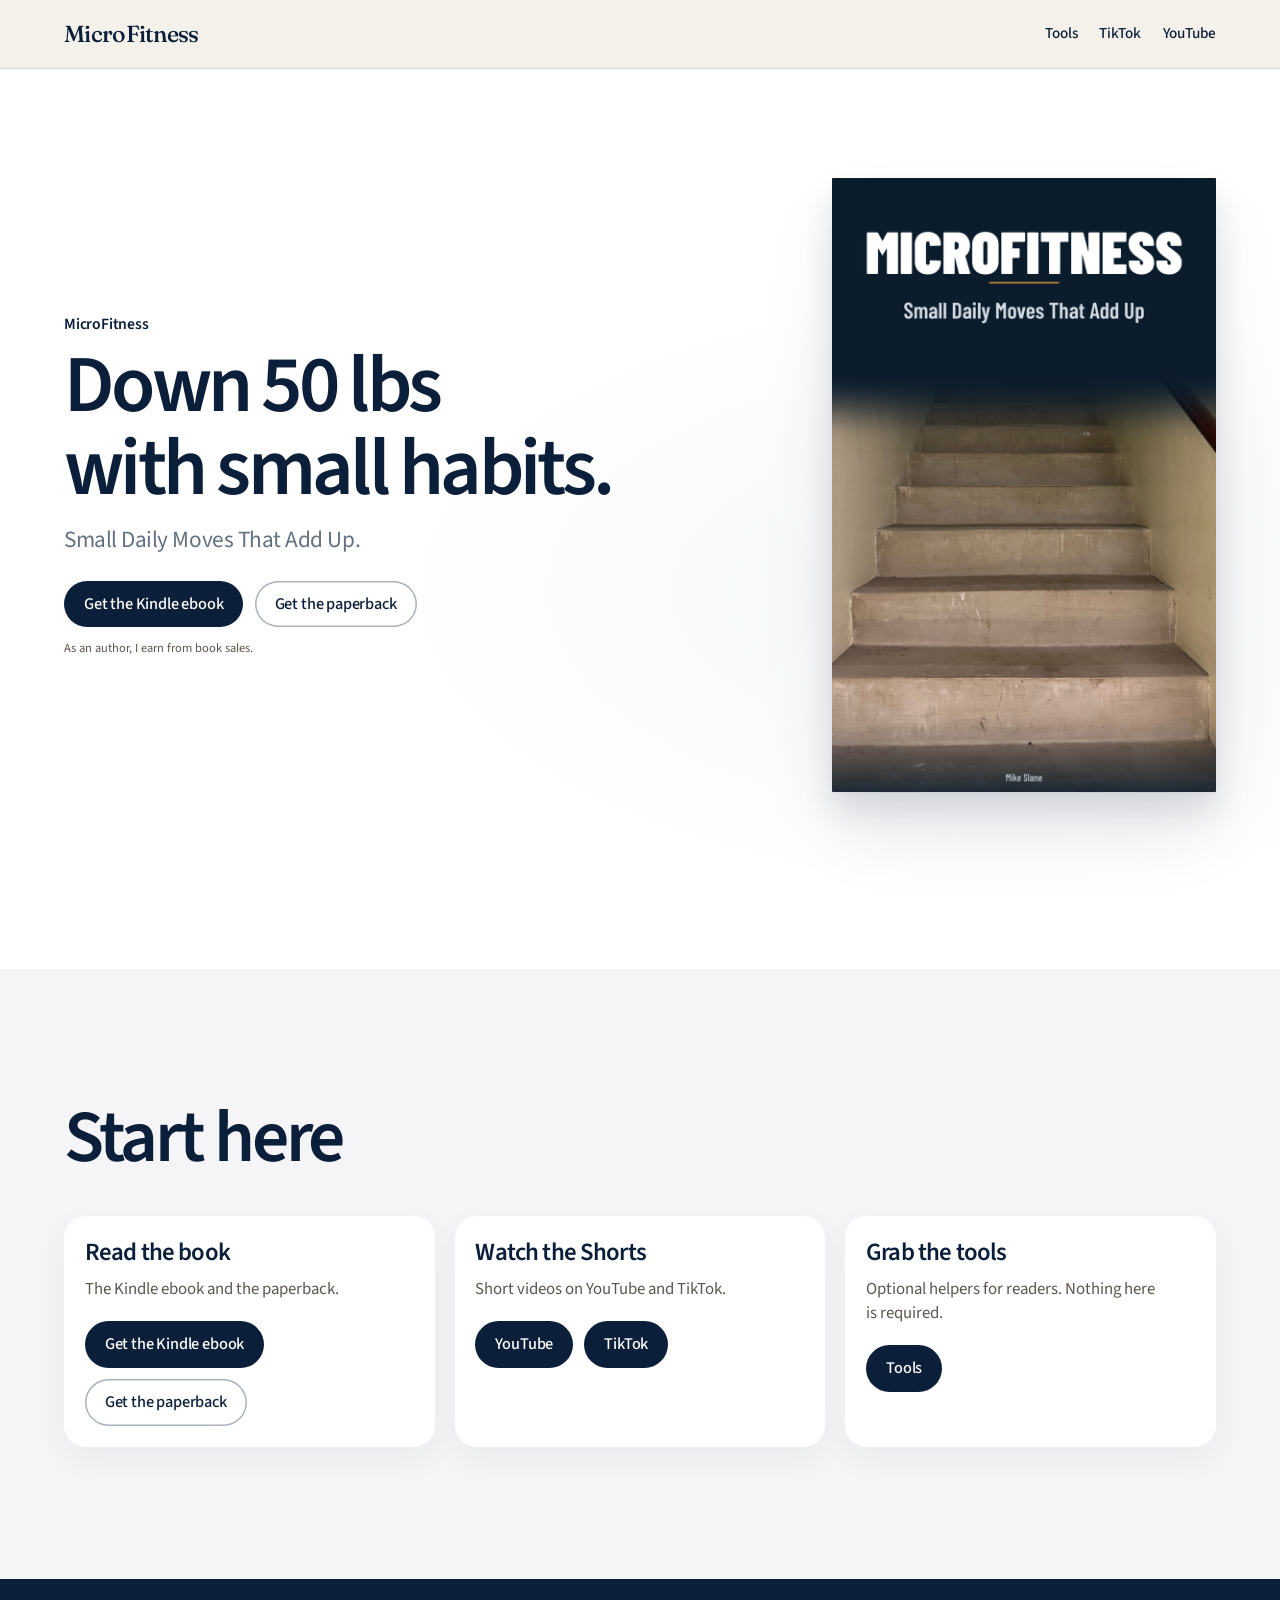
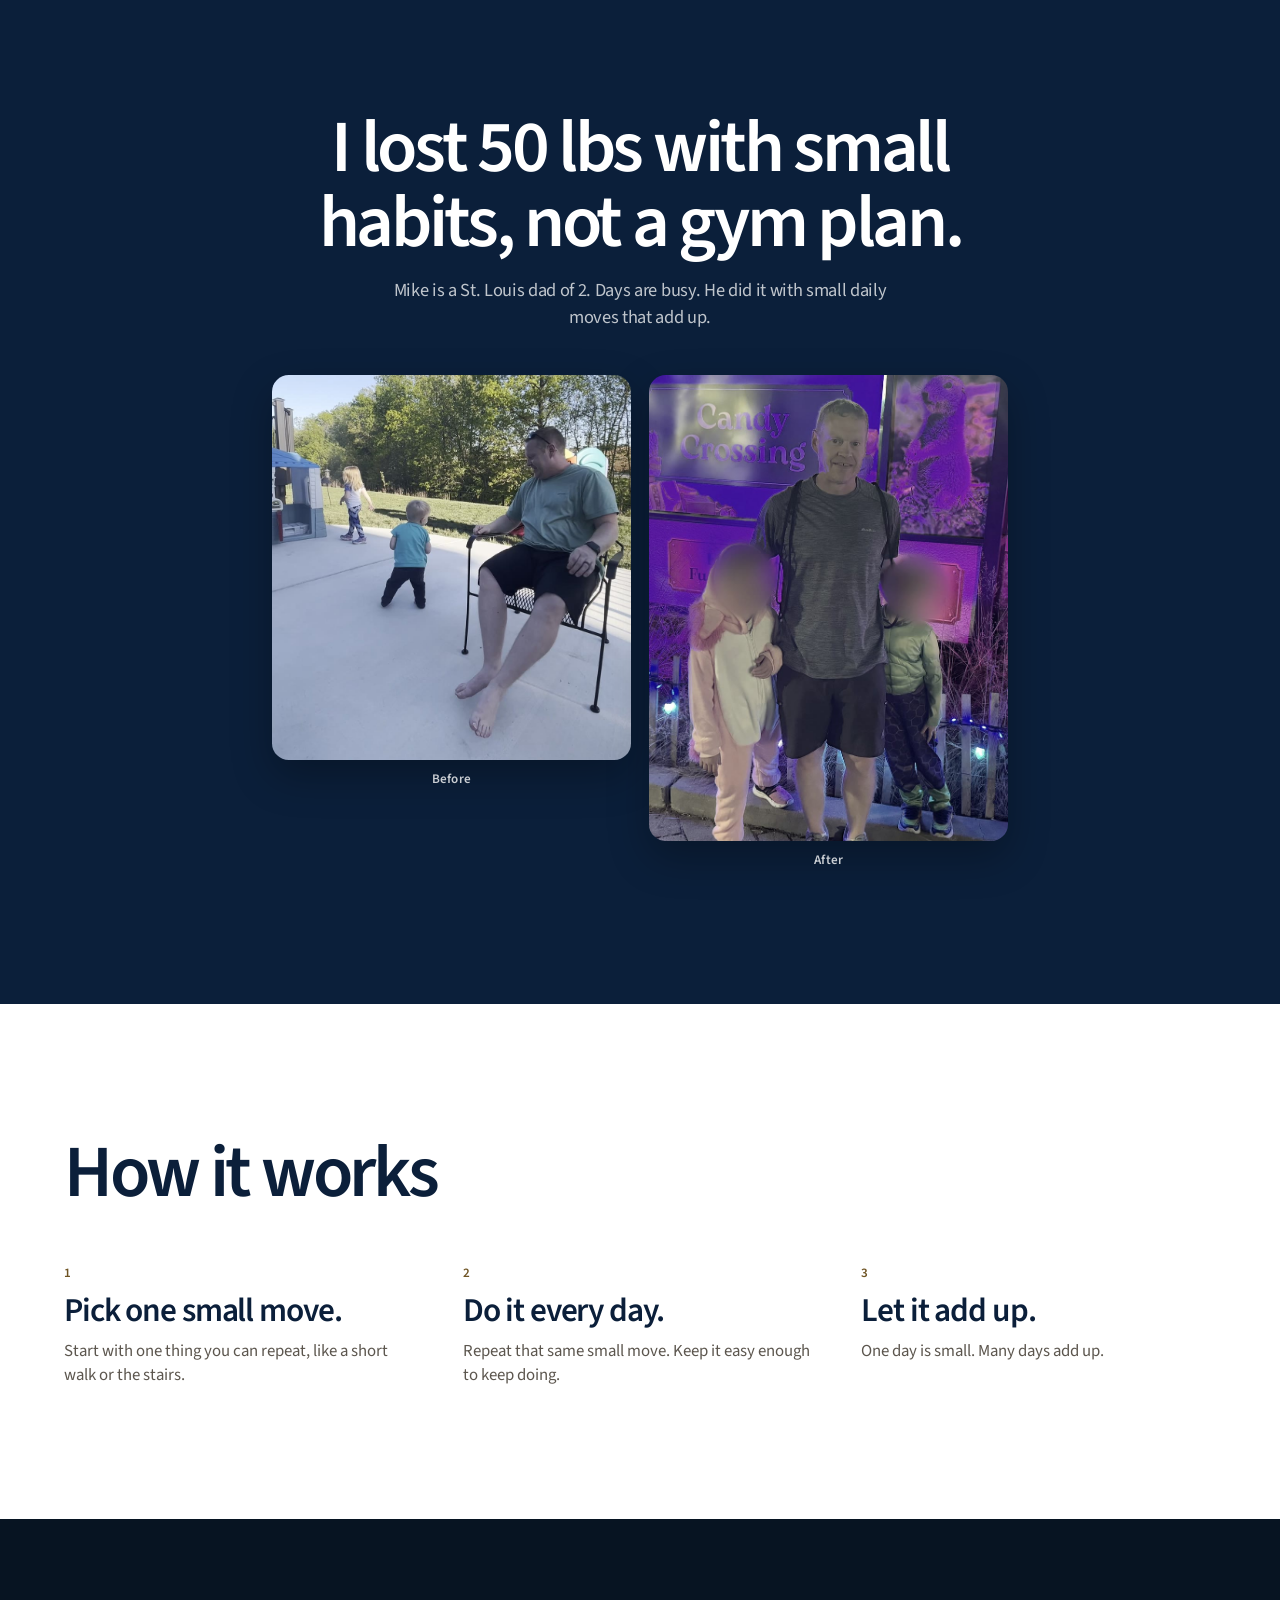
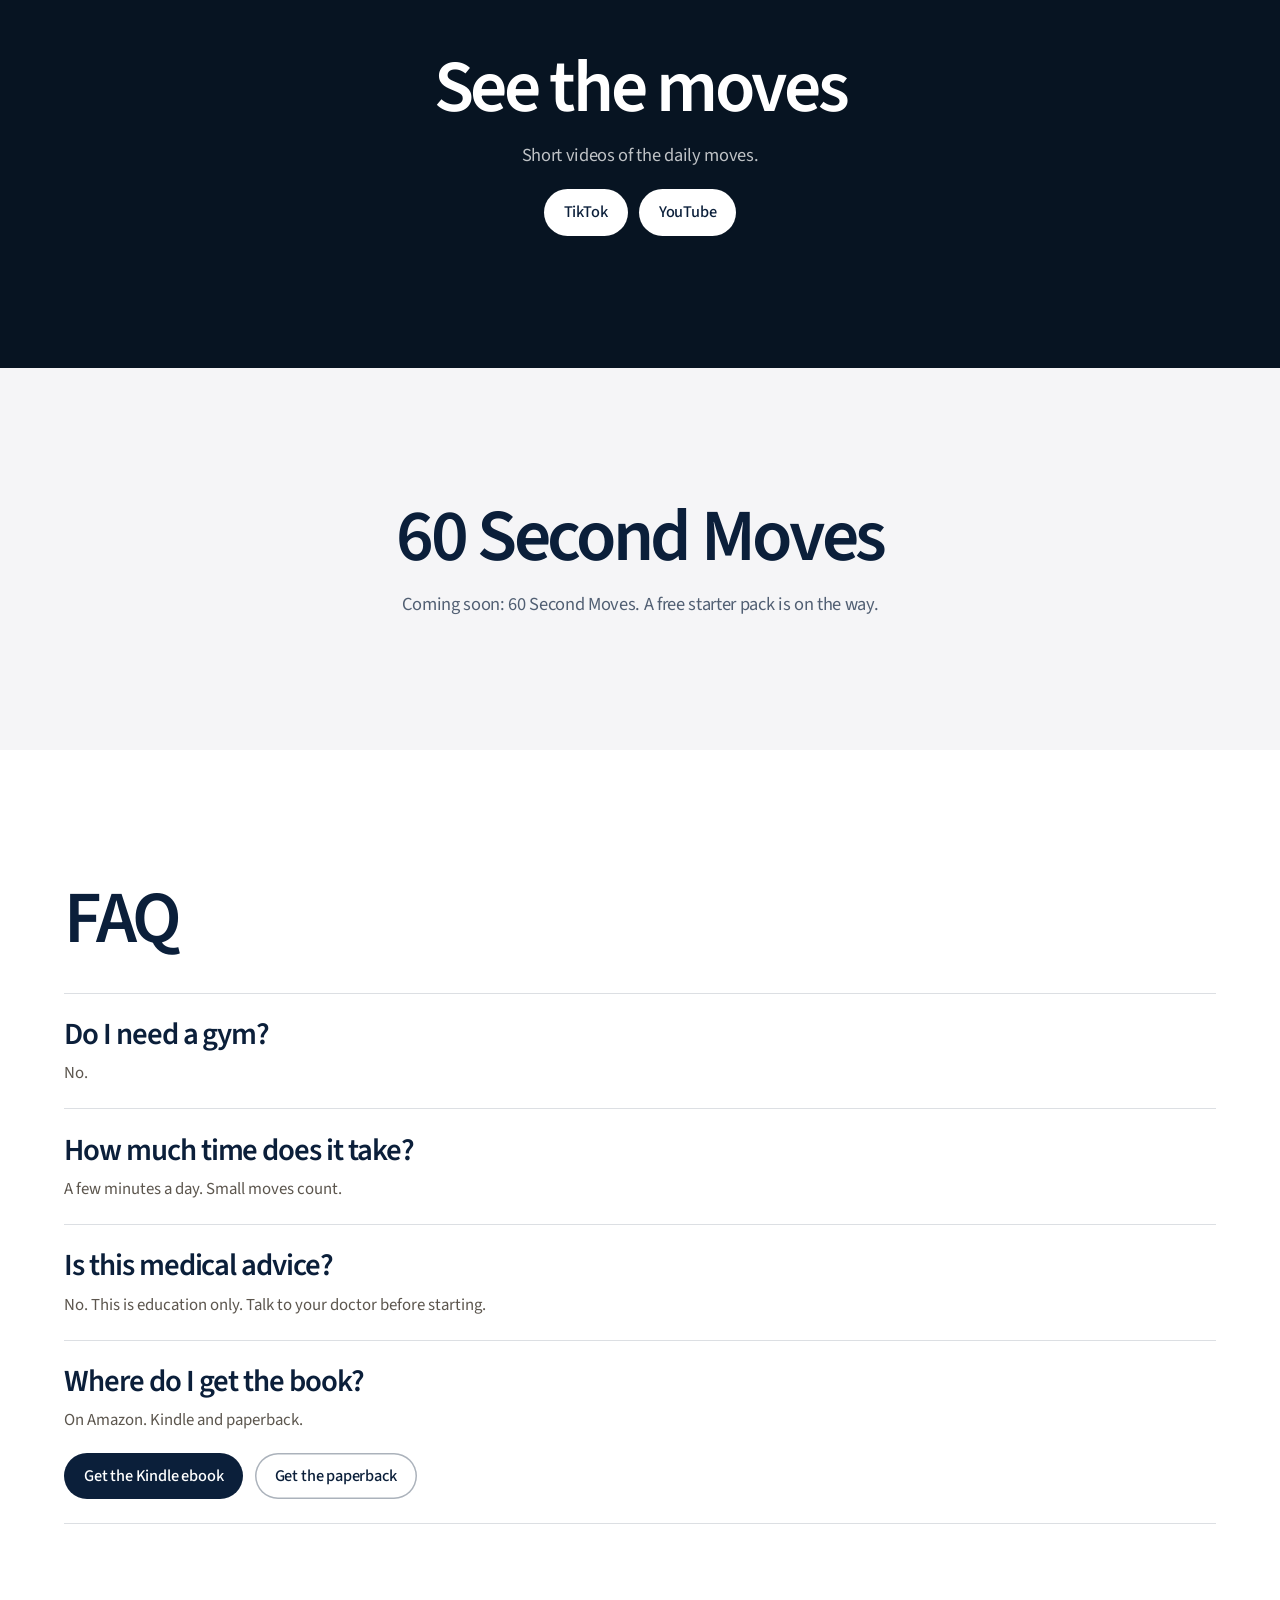
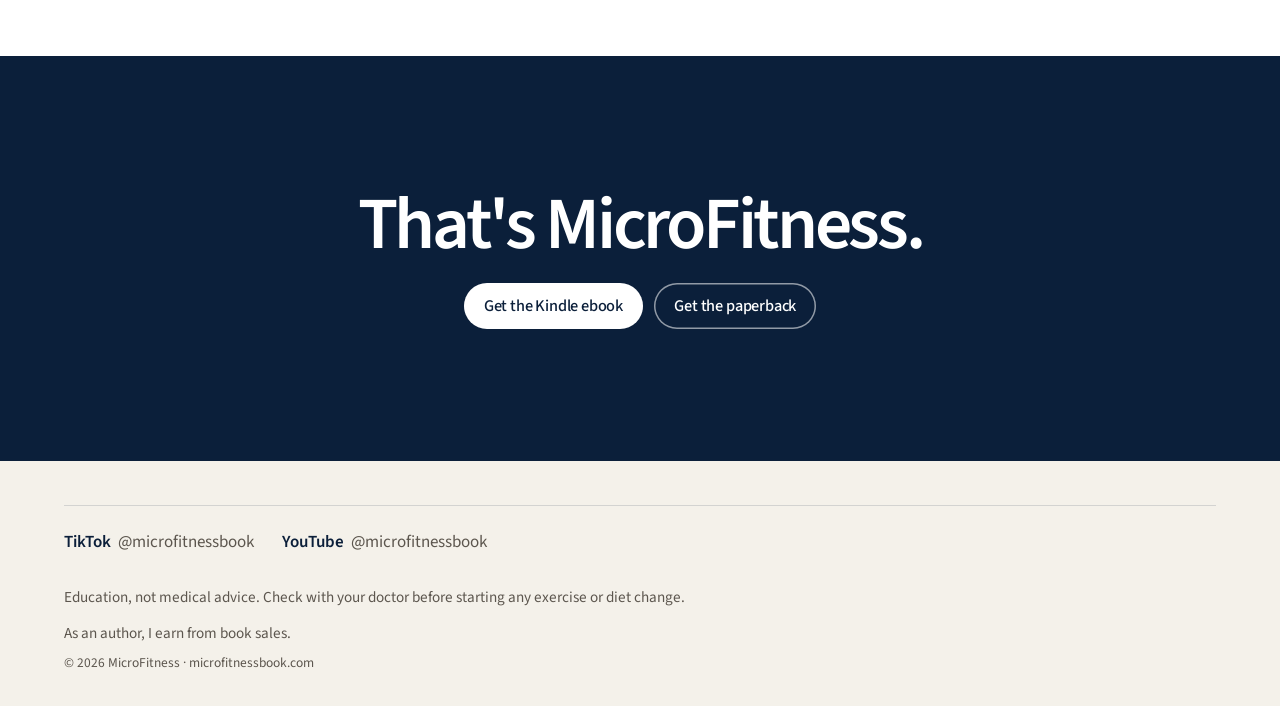
==== index.html @ 7772ddef "Add Mike's photos and the longer homepage. The story section shows the before and after photos. New " ====
<!DOCTYPE html>
<html lang="en">
<head>
  <meta charset="utf-8" />
  <meta name="viewport" content="width=device-width, initial-scale=1" />
  <title>MicroFitness: Small Daily Moves That Add Up</title>
  <meta name="description" content="MicroFitness: small daily moves that add up. Education, not medical advice." />
  <link rel="canonical" href="https://microfitnessbook.com/" />
  <meta name="theme-color" content="#0b1f3a" />
  <meta property="og:title" content="MicroFitness: Small Daily Moves That Add Up" />
  <meta property="og:description" content="MicroFitness: small daily moves that add up. Education, not medical advice." />
  <meta property="og:url" content="https://microfitnessbook.com/" />
  <meta property="og:type" content="website" />
  <meta property="og:image" content="https://microfitnessbook.com/assets/cover.jpg" />
  <meta property="og:image:width" content="800" />
  <meta property="og:image:height" content="1280" />
  <meta property="og:image:alt" content="MicroFitness book cover: Small Daily Moves That Add Up" />
  <link rel="icon" href="/favicon.svg" type="image/svg+xml" />
  <link rel="preload" as="image" href="/assets/cover.jpg" />
  <link rel="preconnect" href="https://fonts.googleapis.com" />
  <link rel="preconnect" href="https://fonts.gstatic.com" crossorigin />
  <link href="https://fonts.googleapis.com/css2?family=Fraunces:ital,opsz,wght@0,9..144,500;0,9..144,600;1,9..144,500&family=Source+Sans+3:wght@400;500;600&family=Source+Serif+4:opsz,wght@8..60,400;8..60,500&display=swap" rel="stylesheet" />
  <link rel="stylesheet" href="/styles.css" />
</head>
<body>
  <a class="skip" href="#main">Skip to content</a>

  <header class="site-header">
    <div class="shell header-inner">
      <a class="wordmark" href="/" aria-current="page">MicroFitness</a>
      <nav class="site-nav" aria-label="Primary">
        <a href="/tools">Tools</a>
        <a href="https://www.tiktok.com/@microfitnessbook" target="_blank" rel="noopener noreferrer">TikTok</a>
        <a href="https://www.youtube.com/@microfitnessbook" target="_blank" rel="noopener noreferrer">YouTube</a>
      </nav>
    </div>
  </header>

  <main id="main">
    <section class="hero" aria-labelledby="site-title">
      <div class="shell hero-grid">
        <div class="hero-copy">
          <p class="hero-eyebrow">MicroFitness</p>
          <h1 id="site-title">Down 50 lbs<br>with small habits.</h1>
          <p class="hero-sub">Small Daily Moves That Add Up.</p>
          <div class="buy">
            <a class="buy-btn" data-buy="kindle" href="https://www.amazon.com/dp/B0HN61S3MC" target="_blank" rel="noopener">Get the Kindle ebook</a>
            <a class="buy-btn secondary" data-buy="paperback" href="https://www.amazon.com/dp/B0HNRCV22M" target="_blank" rel="noopener">Get the paperback</a>
          </div>
          <p class="hero-disclosure">As an author, I earn from book sales.</p>
        </div>
        <div class="hero-visual">
          <div class="hero-stage">
            <figure class="cover-wrap">
              <img
                class="cover"
                src="/assets/cover.jpg"
                width="800"
                height="1280"
                alt="MicroFitness book cover: Small Daily Moves That Add Up"
                decoding="async"
                fetchpriority="high"
              />
            </figure>
          </div>
        </div>
      </div>
    </section>
    <script>
      (function () {
        var stage = document.querySelector(".hero-stage");
        var copy = document.querySelector(".hero-copy");
        if (!stage || !("IntersectionObserver" in window)) return;
        if (window.matchMedia("(prefers-reduced-motion: reduce)").matches) return;
        var hero = stage.closest(".hero");
        if (!hero) return;
        var ticks = [];
        for (var i = 0; i <= 32; i++) ticks.push(i / 32);
        var observer = new IntersectionObserver(function (entries) {
          var entry = entries[0];
          if (!entry) return;
          var rect = entry.boundingClientRect;
          var progress = Math.min(1, Math.max(0, -rect.top / (rect.height || 1)));
          var shift = (progress * 32).toFixed(2) + "px";
          stage.style.setProperty("--hero-shift", shift);
          stage.style.setProperty("--hero-fade", (1 - progress * 0.16).toFixed(3));
          if (copy) copy.style.setProperty("--hero-shift", (progress * 14).toFixed(2) + "px");
        }, { threshold: ticks });
        observer.observe(hero);
      })();
    </script>

    <section class="chapter start reveal" aria-labelledby="start-heading">
      <div class="shell">
        <h2 id="start-heading">Start here</h2>
        <div class="start-grid">
          <article class="tile">
            <h3>Read the book</h3>
            <p>The Kindle ebook and the paperback.</p>
            <div class="buy">
              <a class="buy-btn" data-buy="kindle" href="https://www.amazon.com/dp/B0HN61S3MC" target="_blank" rel="noopener">Get the Kindle ebook</a>
              <a class="buy-btn secondary" data-buy="paperback" href="https://www.amazon.com/dp/B0HNRCV22M" target="_blank" rel="noopener">Get the paperback</a>
            </div>
          </article>
          <article class="tile">
            <h3>Watch the Shorts</h3>
            <p>Short videos on YouTube and TikTok.</p>
            <div class="actions">
              <a class="follow-btn" href="/youtube/">YouTube</a>
              <a class="follow-btn" href="/tiktok/">TikTok</a>
            </div>
          </article>
          <article class="tile">
            <h3>Grab the tools</h3>
            <p>Optional helpers for readers. Nothing here is required.</p>
            <div class="actions">
              <a class="follow-btn" href="/tools/">Tools</a>
            </div>
          </article>
        </div>
      </div>
    </section>

    <section class="chapter story on-dark center reveal" aria-labelledby="story-heading">
      <div class="shell">
        <h2 id="story-heading">I lost 50 lbs with small habits, not a gym plan.</h2>
        <p class="chapter-copy">Mike is a St. Louis dad of 2. Days are busy. He did it with small daily moves that add up.</p>
        <div class="pair">
          <figure>
            <img src="/assets/mike-before.jpg" width="931" height="1000" alt="Mike before losing 50 lbs" loading="lazy" decoding="async">
            <figcaption>Before</figcaption>
          </figure>
          <figure>
            <img src="/assets/mike-after.jpg" width="769" height="1000" alt="Mike after losing 50 lbs" loading="lazy" decoding="async">
            <figcaption>After</figcaption>
          </figure>
        </div>
      </div>
    </section>

    <section class="chapter how reveal" aria-labelledby="how-heading">
      <div class="shell">
        <h2 id="how-heading">How it works</h2>
        <ol class="steps">
          <li>
            <h3>Pick one small move.</h3>
            <p>Start with one thing you can repeat, like a short walk or the stairs.</p>
          </li>
          <li>
            <h3>Do it every day.</h3>
            <p>Repeat that same small move. Keep it easy enough to keep doing.</p>
          </li>
          <li>
            <h3>Let it add up.</h3>
            <p>One day is small. Many days add up.</p>
          </li>
        </ol>
      </div>
    </section>

    <section class="chapter watch on-dark center reveal" aria-labelledby="watch-heading">
      <div class="shell">
        <h2 id="watch-heading">See the moves</h2>
        <p class="chapter-copy">Short videos of the daily moves.</p>
        <div class="actions">
          <a class="follow-btn" href="https://www.tiktok.com/@microfitnessbook?utm_source=site" target="_blank" rel="noopener">TikTok</a>
          <a class="follow-btn" href="https://www.youtube.com/@microfitnessbook?utm_source=site" target="_blank" rel="noopener">YouTube</a>
        </div>
      </div>
    </section>

    <section class="chapter soon center reveal" aria-labelledby="soon-heading">
      <div class="shell">
        <h2 id="soon-heading">60 Second Moves</h2>
        <p class="chapter-copy">Coming soon: 60 Second Moves. A free starter pack is on the way.</p>
      </div>
    </section>

    <section class="chapter faq reveal" aria-labelledby="faq-heading">
      <div class="shell">
        <h2 id="faq-heading">FAQ</h2>
        <div class="faq-list">
          <div class="faq-item">
            <h3>Do I need a gym?</h3>
            <p>No.</p>
          </div>
          <div class="faq-item">
            <h3>How much time does it take?</h3>
            <p>A few minutes a day. Small moves count.</p>
          </div>
          <div class="faq-item">
            <h3>Is this medical advice?</h3>
            <p>No. This is education only. Talk to your doctor before starting.</p>
          </div>
          <div class="faq-item">
            <h3>Where do I get the book?</h3>
            <p>On Amazon. Kindle and paperback.</p>
            <div class="buy">
              <a class="buy-btn" data-buy="kindle" href="https://www.amazon.com/dp/B0HN61S3MC" target="_blank" rel="noopener">Get the Kindle ebook</a>
              <a class="buy-btn secondary" data-buy="paperback" href="https://www.amazon.com/dp/B0HNRCV22M" target="_blank" rel="noopener">Get the paperback</a>
            </div>
          </div>
        </div>
      </div>
    </section>

    <section class="chapter close on-dark center reveal" aria-labelledby="close-heading">
      <div class="shell">
        <h2 id="close-heading">That's MicroFitness.</h2>
        <div class="buy">
          <a class="buy-btn" data-buy="kindle" href="https://www.amazon.com/dp/B0HN61S3MC" target="_blank" rel="noopener">Get the Kindle ebook</a>
          <a class="buy-btn secondary" data-buy="paperback" href="https://www.amazon.com/dp/B0HNRCV22M" target="_blank" rel="noopener">Get the paperback</a>
        </div>
      </div>
    </section>
  </main>

  <footer class="site-footer">
    <div class="shell">
      <hr class="footer-rule" />
      <nav class="footer-nav" aria-label="Social">
        <a href="https://www.tiktok.com/@microfitnessbook" target="_blank" rel="noopener noreferrer">TikTok <span class="handle">@microfitnessbook</span></a>
        <a href="https://www.youtube.com/@microfitnessbook" target="_blank" rel="noopener noreferrer">YouTube <span class="handle">@microfitnessbook</span></a>
      </nav>
      <p class="legal">Education, not medical advice. Check with your doctor before starting any exercise or diet change.</p>
      <p class="legal">As an author, I earn from book sales.</p>
      <p class="colophon">© <span id="y">2026</span> MicroFitness · microfitnessbook.com</p>
    </div>
  </footer>

  <script>
    (function () {
      var known = { tiktok: true, youtube: true };
      var formats = { kindle: true, paperback: true };
      var src = "direct";
      try {
        var utm = (new URLSearchParams(location.search).get("utm_source") || "").trim().toLowerCase();
        if (known[utm]) sessionStorage.setItem("mf_src", utm);
        var saved = sessionStorage.getItem("mf_src");
        if (known[saved]) src = saved;
      } catch (e) {}
      var links = document.querySelectorAll("a.buy-btn[data-buy]");
      for (var i = 0; i < links.length; i++) {
        var format = links[i].getAttribute("data-buy");
        if (!formats[format]) continue;
        links[i].href = "/buy/" + format + "/" + src + "/";
        links[i].target = "_blank";
        links[i].rel = "noopener";
      }
    })();
  </script>
  <script>
    (function () {
      var nodes = document.querySelectorAll(".reveal");
      if (!nodes.length || !("IntersectionObserver" in window)) return;
      if (window.matchMedia("(prefers-reduced-motion: reduce)").matches) return;
      for (var i = 0; i < nodes.length; i++) nodes[i].classList.add("reveal-pending");
      var io = new IntersectionObserver(function (entries) {
        for (var j = 0; j < entries.length; j++) {
          if (!entries[j].isIntersecting) continue;
          entries[j].target.classList.add("is-in");
          io.unobserve(entries[j].target);
        }
      }, { threshold: 0.08 });
      for (var k = 0; k < nodes.length; k++) io.observe(nodes[k]);
    })();
  </script>
  <script>
    document.getElementById("y").textContent = String(new Date().getFullYear());
  </script>
</body>
</html>
---- styles.css ----
:root {
  --navy: #0b1f3a;
  --navy-deep: #071422;
  --cream: #f4f1ea;
  --paper: #fbf9f4;
  --ink: #1a1814;
  --muted: #5c564e;
  --accent: #c4a35a;
  --accent-deep: #6f5424;
  --line: rgba(11, 31, 58, 0.14);
  --line-strong: rgba(11, 31, 58, 0.28);
  --measure: 38rem;
  --page: 72rem;
  --display: "Fraunces", "Iowan Old Style", Palatino, "Palatino Linotype", Georgia, serif;
  --text: "Source Serif 4", "Iowan Old Style", Palatino, Georgia, serif;
  --ui: "Source Sans 3", system-ui, -apple-system, "Segoe UI", sans-serif;
  --hero-sans: "Source Sans 3", -apple-system, BlinkMacSystemFont, system-ui, sans-serif;
  --shadow: 0 18px 40px rgba(7, 20, 34, 0.28);
}

* { box-sizing: border-box; }

html { scroll-behavior: smooth; }

body {
  margin: 0;
  min-height: 100vh;
  display: flex;
  flex-direction: column;
  background:
    radial-gradient(900px 420px at 100% -10%, rgba(196, 163, 90, 0.08), transparent 50%),
    var(--cream);
  color: var(--ink);
  font-family: var(--text);
  font-size: 1.0625rem;
  line-height: 1.65;
  text-rendering: optimizeLegibility;
}

img { max-width: 100%; }

p { text-wrap: pretty; }

h1, h2 { text-wrap: balance; }

a { color: inherit; }

:focus-visible {
  outline: 2px solid var(--accent-deep);
  outline-offset: 3px;
}

::selection {
  background: #e7d7a8;
  color: var(--navy);
}

.skip {
  position: absolute;
  left: 1rem;
  top: -3.5rem;
  z-index: 20;
  background: var(--navy);
  color: var(--cream);
  font-family: var(--ui);
  padding: 0.55rem 0.8rem;
  text-decoration: none;
}

.skip:focus { top: 0.6rem; }

.shell {
  width: min(var(--page), calc(100% - 2.5rem));
  margin-inline: auto;
}

.site-header {
  position: sticky;
  top: 0;
  z-index: 10;
  background: rgba(244, 241, 234, 0.92);
  backdrop-filter: blur(12px);
  border-bottom: 1px solid var(--line);
}

.header-inner {
  display: flex;
  flex-direction: column;
  align-items: flex-start;
  gap: 0.15rem;
  padding: 0.7rem 0 0.35rem;
}

.wordmark {
  font-family: var(--display);
  font-size: 1.45rem;
  font-weight: 500;
  letter-spacing: -0.03em;
  color: var(--navy);
  text-decoration: none;
  line-height: 1.1;
}

.site-nav {
  display: flex;
  flex-wrap: wrap;
  gap: 0.15rem 1.1rem;
  width: 100%;
}

.site-nav a {
  display: inline-flex;
  align-items: center;
  min-height: 44px;
  font-family: var(--ui);
  font-size: 0.95rem;
  font-weight: 500;
  color: var(--navy);
  text-decoration: none;
}

.site-nav a[aria-current="page"] {
  box-shadow: inset 0 -2px 0 var(--accent-deep);
}

.site-nav a:hover {
  text-decoration: underline;
  text-underline-offset: 0.22em;
}

.hero {
  min-height: 100vh;
  min-height: 100svh;
  display: flex;
  align-items: flex-start;
  background:
    radial-gradient(ellipse 70% 50% at 78% 58%, rgba(11, 31, 58, 0.045), transparent 68%),
    #fff;
  color: var(--navy);
}

.hero-grid {
  display: grid;
  align-items: center;
  gap: 1.85rem;
  padding: 1.6rem 0 1.75rem;
}

.hero-copy {
  transform: translate3d(0, calc(var(--hero-shift, 0px) * -1), 0);
}

.hero-eyebrow {
  margin: 0;
  font-family: var(--hero-sans);
  font-size: 0.98rem;
  font-weight: 600;
  letter-spacing: -0.012em;
  color: var(--navy);
}

.hero h1 {
  margin: 0.45rem 0 0;
  font-family: var(--hero-sans);
  font-weight: 600;
  font-size: clamp(2.2rem, 7.6vw, 3.5rem);
  line-height: 1.02;
  letter-spacing: -0.046em;
  text-wrap: wrap;
  color: var(--navy);
}

.hero-sub {
  margin: 0.85rem 0 0;
  max-width: 22rem;
  font-family: var(--hero-sans);
  font-size: 1.18rem;
  font-weight: 400;
  line-height: 1.35;
  letter-spacing: -0.02em;
  color: rgba(11, 31, 58, 0.64);
}

.hero-disclosure {
  margin: 0.8rem 0 0;
  font-family: var(--ui);
  font-size: 0.78rem;
  line-height: 1.4;
  color: var(--muted);
}

.hero-visual { display: flex; justify-content: center; }

@media (max-width: 879px) {
  .hero-copy { text-align: center; }
  .hero-sub { margin-inline: auto; }
}

.hero-stage {
  --hero-shift: 0px;
  --hero-fade: 1;
  position: relative;
  transform: translate3d(0, calc(var(--hero-shift) * -1), 0);
  opacity: var(--hero-fade);
}

.cover-wrap {
  position: relative;
  z-index: 1;
  width: min(204px, 58vw);
  margin: 0;
  animation: hero-float 7s ease-in-out infinite;
}

.cover {
  display: block;
  width: 100%;
  height: auto;
  aspect-ratio: 800 / 1280;
  object-fit: contain;
  border-radius: 1px;
  box-shadow:
    0 1px 2px rgba(11, 31, 58, 0.05),
    0 18px 36px rgba(11, 31, 58, 0.12),
    0 42px 72px rgba(11, 31, 58, 0.08);
}

@keyframes hero-rise {
  from { opacity: 0; transform: translate3d(0, 20px, 0); }
  to { opacity: 1; transform: none; }
}

@keyframes hero-float {
  0%, 100% { transform: translate3d(0, 0, 0); }
  50% { transform: translate3d(0, -9px, 0); }
}

.hero-copy .hero-eyebrow,
.hero-copy h1,
.hero-copy .hero-sub,
.hero-copy .buy,
.hero-copy .hero-disclosure,
.hero-visual {
  animation: hero-rise 0.95s cubic-bezier(0.16, 1, 0.3, 1) both;
}

.hero-copy h1 { animation-delay: 0.06s; }
.hero-copy .hero-sub { animation-delay: 0.12s; }
.hero-copy .buy { animation-delay: 0.18s; }
.hero-copy .hero-disclosure { animation-delay: 0.24s; }
.hero-visual { animation-delay: 0.1s; }

.kicker {
  margin: 0;
  font-family: var(--ui);
  font-size: 0.78rem;
  font-weight: 600;
  letter-spacing: 0.16em;
  text-transform: uppercase;
  color: var(--navy);
}

.rule {
  width: 3rem;
  height: 2px;
  margin: 1.5rem 0 0;
  border: 0;
  background: var(--accent);
}

.lede {
  margin: 1.35rem 0 0;
  max-width: 28rem;
  font-size: 1.15rem;
  line-height: 1.55;
  color: rgba(247, 243, 234, 0.86);
}

.band { padding: clamp(3.25rem, 7vw, 5.75rem) 0 0; }

.what-grid {
  display: grid;
  gap: 0.85rem;
}

.what-grid h2,
.readers h2,
.page-intro h1,
.category h2 {
  margin: 0;
  font-family: var(--display);
  font-weight: 500;
  color: var(--navy);
  letter-spacing: -0.03em;
}

.what-grid h2,
.readers h2 {
  font-size: clamp(2rem, 4vw, 2.75rem);
  line-height: 1.05;
}

.what-copy p {
  margin: 0;
  max-width: var(--measure);
  font-size: 1.25rem;
  line-height: 1.6;
}

.disclaimer,
.what-copy p.disclaimer {
  margin: 1.15rem 0 0;
  padding-top: 0.9rem;
  border-top: 1px solid var(--line);
  max-width: var(--measure);
  font-family: var(--ui);
  font-size: 0.98rem;
  line-height: 1.5;
  color: var(--muted);
}

.triad {
  list-style: none;
  margin: 2.25rem 0 0;
  padding: 0;
  border-top: 1px solid var(--line-strong);
}

.triad li {
  padding: 1.15rem 0;
  border-bottom: 1px solid var(--line);
  font-family: var(--display);
  font-size: clamp(1.55rem, 3vw, 2.15rem);
  font-weight: 500;
  line-height: 1.2;
  letter-spacing: -0.02em;
  color: var(--navy);
}

.readers {
  display: grid;
  gap: 0.85rem;
  margin-top: clamp(2.75rem, 6vw, 4.5rem);
  padding: 1.75rem 0 0.5rem;
  border-top: 1px solid var(--line);
}

.readers p {
  margin: 0.55rem 0 0;
  max-width: 36rem;
  color: var(--muted);
  font-size: 1.08rem;
}

.quiet-link {
  justify-self: start;
  display: inline-flex;
  align-items: center;
  min-height: 44px;
  font-family: var(--ui);
  font-size: 1.02rem;
  font-weight: 600;
  color: var(--navy);
  text-underline-offset: 0.22em;
}

.quiet-link:hover { color: var(--accent-deep); }

.page-intro { padding: clamp(2.75rem, 6vw, 4.75rem) 0 0.5rem; }

.page-intro h1 {
  margin-top: 0.65rem;
  font-size: clamp(3.1rem, 10vw, 5.4rem);
  line-height: 0.92;
}

.page-intro .lede {
  margin-top: 1.2rem;
  color: var(--ink);
  font-size: 1.22rem;
}

.catalog {
  display: grid;
  gap: 2.75rem;
  padding: 2.5rem 0 1rem;
}

.category h2 {
  font-size: clamp(2rem, 4vw, 2.6rem);
  line-height: 1;
}

.category h2::after {
  content: "";
  display: block;
  width: 2.4rem;
  height: 2px;
  margin-top: 0.8rem;
  background: var(--accent);
}

.link-list {
  list-style: none;
  margin: 0.35rem 0 0;
  padding: 0;
}

.link-list a {
  display: grid;
  grid-template-columns: 1fr auto;
  column-gap: 1rem;
  align-items: center;
  padding: 1rem 0;
  border-bottom: 1px solid var(--line);
  color: var(--navy);
  text-decoration: none;
}

.link-list a:hover .name,
.link-list a:focus-visible .name {
  text-decoration: underline;
  text-underline-offset: 0.16em;
}

.name {
  font-family: var(--display);
  font-size: 1.45rem;
  font-weight: 500;
  letter-spacing: -0.02em;
  line-height: 1.2;
}

.domain {
  display: block;
  margin-top: 0.15rem;
  font-family: var(--ui);
  font-size: 0.86rem;
  color: var(--muted);
}

.goto {
  font-family: var(--ui);
  font-size: 1rem;
  color: var(--accent-deep);
}

.disclosure {
  margin: 0.9rem 0 0;
  max-width: 36rem;
  font-family: var(--ui);
  font-size: 0.9rem;
  line-height: 1.5;
  color: var(--muted);
}

.site-footer {
  margin-top: auto;
  padding: 2.75rem 0 2rem;
}

.footer-rule {
  border: 0;
  border-top: 1px solid var(--line);
  margin: 0 0 1.35rem;
}

.footer-nav {
  display: flex;
  flex-direction: column;
  align-items: flex-start;
  gap: 0.15rem;
}

.footer-nav a {
  display: inline-flex;
  align-items: baseline;
  gap: 0.45rem;
  min-height: 44px;
  font-family: var(--ui);
  font-weight: 600;
  color: var(--navy);
  text-decoration: none;
}

.footer-nav a:hover { text-decoration: underline; text-underline-offset: 0.18em; }

.handle {
  font-weight: 400;
  color: var(--muted);
}

.legal,
.colophon {
  margin: 0;
  max-width: 40rem;
  font-family: var(--ui);
  color: var(--muted);
}

.legal {
  margin-top: 0.85rem;
  font-size: 0.95rem;
  line-height: 1.5;
}

.colophon {
  margin-top: 0.45rem;
  font-size: 0.84rem;
}

.visually-hidden {
  position: absolute;
  width: 1px;
  height: 1px;
  padding: 0;
  margin: -1px;
  overflow: hidden;
  clip: rect(0, 0, 0, 0);
  white-space: nowrap;
  border: 0;
}

@media (min-width: 720px) {
  .shell { width: min(var(--page), calc(100% - 4rem)); }

  .header-inner {
    flex-direction: row;
    align-items: center;
    justify-content: space-between;
    min-height: 4.25rem;
    padding: 0;
    gap: 1.5rem;
  }

  .site-nav {
    width: auto;
    justify-content: flex-end;
    gap: 0.35rem 1.35rem;
  }

  .what-grid {
    grid-template-columns: 14rem minmax(0, 1fr);
    gap: 2rem 3rem;
    align-items: start;
  }

  .readers {
    grid-template-columns: minmax(0, 1fr) auto;
    align-items: end;
    gap: 2rem;
  }

  .footer-nav {
    flex-direction: row;
    flex-wrap: wrap;
    gap: 0.25rem 1.75rem;
  }
}

@media (min-width: 880px) {
  .hero {
    align-items: center;
    padding-bottom: 4.25rem;
  }

  .hero-grid {
    grid-template-columns: minmax(0, 1fr) auto;
    gap: clamp(3.25rem, 5.5vw, 6.5rem);
    padding: 0;
  }

  .hero-copy { text-align: left; }

  .hero-sub { margin-inline: 0; }

  .hero h1 { font-size: 3.2rem; }

  .hero-sub { font-size: 1.35rem; }

  .hero-visual { justify-content: flex-end; }

  .cover-wrap { width: clamp(250px, 30vw, 390px); }
}

@media (min-width: 1100px) {
  .hero h1 { font-size: 4.5rem; }
  .hero-sub { font-size: 1.45rem; }
}

@media (min-width: 1280px) {
  .hero h1 { font-size: 5.05rem; }
}

@media (max-height: 740px) and (max-width: 879px) {
  .hero-grid { gap: 1rem; padding: 0.85rem 0 0.7rem; }
  .hero h1 { font-size: 2.15rem; margin-top: 0.3rem; }
  .hero-sub { margin-top: 0.55rem; }
  .hero .buy { margin-top: 1rem; }
  .hero-disclosure { margin-top: 0.55rem; }
  .cover-wrap { width: min(148px, 44vw); }
}

@media (min-width: 900px) {
  .triad {
    grid-template-columns: repeat(3, minmax(0, 1fr));
    border-bottom: 1px solid var(--line-strong);
  }

  .triad li {
    padding: 1.6rem 1.5rem 1.6rem 0;
    border-bottom: 0;
  }

  .triad li + li {
    padding-left: 1.5rem;
    border-left: 1px solid var(--line);
  }

  .catalog {
    grid-template-columns: minmax(0, 1.25fr) minmax(16rem, 0.75fr);
    gap: 3rem 4.5rem;
    align-items: start;
    padding-top: 3rem;
  }
}

@media (prefers-reduced-motion: reduce) {
  html { scroll-behavior: auto; }

  * {
    transition: none !important;
    animation: none !important;
  }

  .hero-stage,
  .hero-copy,
  .cover-wrap,
  .reveal-pending {
    transform: none;
    opacity: 1;
  }
}

@media print {
  .site-header { position: static; }
  .hero { background: #fff; color: #000; }
  .hero-visual { display: none; }
  body { background: #fff; }
}

.buy,
.actions {
  display: flex;
  flex-wrap: wrap;
  align-items: center;
  gap: 0.7rem;
  margin: 1.25rem 0 0;
}

.hero .buy {
  justify-content: center;
  margin-top: 1.4rem;
}

.buy-btn,
.follow-btn {
  display: inline-flex;
  align-items: center;
  justify-content: center;
  min-height: 44px;
  padding: 0.62rem 1.25rem;
  border: 0;
  border-radius: 980px;
  background: var(--navy);
  color: #fff;
  font-family: var(--hero-sans);
  font-size: 1.02rem;
  font-weight: 500;
  letter-spacing: -0.011em;
  text-decoration: none;
  transition: background 0.18s ease, box-shadow 0.18s ease;
}

.buy-btn:hover,
.follow-btn:hover { background: var(--navy-deep); }

.buy-btn:focus-visible,
.follow-btn:focus-visible {
  outline: 2px solid var(--accent-deep);
  outline-offset: 3px;
}

.buy-btn.secondary {
  background: transparent;
  color: var(--navy);
  box-shadow: inset 0 0 0 1.5px rgba(11, 31, 58, 0.34);
}

.buy-btn.secondary:hover,
.buy-btn.secondary:focus-visible {
  background: rgba(11, 31, 58, 0.05);
  color: var(--navy);
  box-shadow: inset 0 0 0 1.5px var(--navy);
}

.on-dark .buy-btn,
.on-dark .follow-btn {
  background: #fff;
  color: var(--navy);
}

.on-dark .buy-btn:hover,
.on-dark .follow-btn:hover { background: #f3f1ea; }

.on-dark .buy-btn.secondary {
  background: transparent;
  color: #fff;
  box-shadow: inset 0 0 0 1.5px rgba(255, 255, 255, 0.55);
}

.on-dark .buy-btn.secondary:hover,
.on-dark .buy-btn.secondary:focus-visible {
  background: rgba(255, 255, 255, 0.08);
  color: #fff;
  box-shadow: inset 0 0 0 1.5px #fff;
}

@media (max-width: 520px) {
  .hero .buy {
    flex-direction: column;
    align-items: center;
  }
}

@media (min-width: 880px) {
  .hero .buy {
    justify-content: flex-start;
    margin-top: 1.6rem;
  }
}

@media print {
  .hero .buy-btn.secondary {
    color: #000;
    box-shadow: inset 0 0 0 1.5px #000;
  }
}

.chapter {
  padding: clamp(4.5rem, 11vw, 8.25rem) 0;
}

.chapter h2 {
  margin: 0;
  font-family: var(--hero-sans);
  font-weight: 600;
  font-size: clamp(2.35rem, 6vw, 4.6rem);
  line-height: 1.02;
  letter-spacing: -0.045em;
  color: var(--navy);
}

.chapter-copy {
  margin: 1rem 0 0;
  max-width: 34rem;
  font-family: var(--hero-sans);
  font-size: 1.15rem;
  line-height: 1.45;
  letter-spacing: -0.018em;
  color: rgba(11, 31, 58, 0.7);
}

.center { text-align: center; }
.center .chapter-copy { margin-inline: auto; }

.start { background: #f5f5f7; }
.how, .faq { background: #fff; }
.soon { background: #f5f5f7; }

.on-dark {
  background: var(--navy);
  color: #f7f7f8;
}

.watch { background: var(--navy-deep); }

.on-dark h2,
.on-dark h3 { color: #fff; }

.on-dark .chapter-copy { color: rgba(255, 255, 255, 0.74); }

.start-grid,
.steps {
  display: grid;
  gap: 1rem;
  margin: 2.5rem 0 0;
  padding: 0;
  list-style: none;
}

.tile {
  background: #fff;
  border-radius: 1.35rem;
  padding: 1.45rem 1.3rem 1.35rem;
  box-shadow: 0 12px 32px rgba(11, 31, 58, 0.05);
}

.tile h3,
.steps h3,
.faq-item h3 {
  margin: 0;
  font-family: var(--hero-sans);
  font-weight: 600;
  letter-spacing: -0.034em;
  line-height: 1.15;
  color: var(--navy);
}

.tile h3 { font-size: 1.55rem; }

.tile .buy { flex-direction: column; align-items: flex-start; }

.tile p,
.steps p,
.faq-item p {
  margin: 0.55rem 0 0;
  font-family: var(--hero-sans);
  font-size: 1.05rem;
  line-height: 1.45;
  color: var(--muted);
}

.steps { gap: 2.15rem; counter-reset: step; }

.steps li { counter-increment: step; }

.steps li::before {
  content: counter(step);
  display: block;
  font-family: var(--hero-sans);
  font-size: 0.82rem;
  font-weight: 600;
  letter-spacing: 0.14em;
  color: var(--accent-deep);
}

.steps h3 {
  margin-top: 0.45rem;
  font-size: clamp(1.55rem, 2.6vw, 2.15rem);
}

.pair {
  display: grid;
  grid-template-columns: 1fr;
  gap: 1.25rem;
  width: min(22rem, 100%);
  margin: 2.75rem auto 0;
}

.pair figure { margin: 0; }

.pair img {
  display: block;
  width: 100%;
  height: auto;
  border-radius: 1.05rem;
  box-shadow: 0 16px 40px rgba(0, 0, 0, 0.28);
}

.pair figcaption {
  margin-top: 0.55rem;
  font-family: var(--hero-sans);
  font-size: 0.82rem;
  font-weight: 600;
  letter-spacing: 0.01em;
  color: rgba(255, 255, 255, 0.78);
}

.story h2 {
  max-width: 14em;
  margin-inline: auto;
}

.faq-list { margin-top: 2.25rem; }

.faq-item {
  padding: 1.45rem 0;
  border-top: 1px solid var(--line);
}

.faq-item:last-child { border-bottom: 1px solid var(--line); }

.faq-item h3 { font-size: clamp(1.4rem, 2.4vw, 1.95rem); }

.close .buy,
.watch .actions,
.center .actions { justify-content: center; }

.reveal-pending {
  opacity: 0;
  transform: translate3d(0, 22px, 0);
}

.reveal-pending.is-in {
  animation: hero-rise 0.95s cubic-bezier(0.16, 1, 0.3, 1) both;
}

@media (min-width: 860px) {
  .start-grid,
  .steps {
    grid-template-columns: repeat(3, minmax(0, 1fr));
    gap: 1.25rem;
  }

  .steps { gap: 2.75rem; margin-top: 3.25rem; }

  .pair {
    grid-template-columns: minmax(0, 1fr) minmax(0, 1fr);
    gap: 1.15rem;
    width: min(46rem, 100%);
  }
}

@media (max-width: 380px) {
  .pair { gap: 0.5rem; }
  .pair figcaption { letter-spacing: 0.04em; }
}
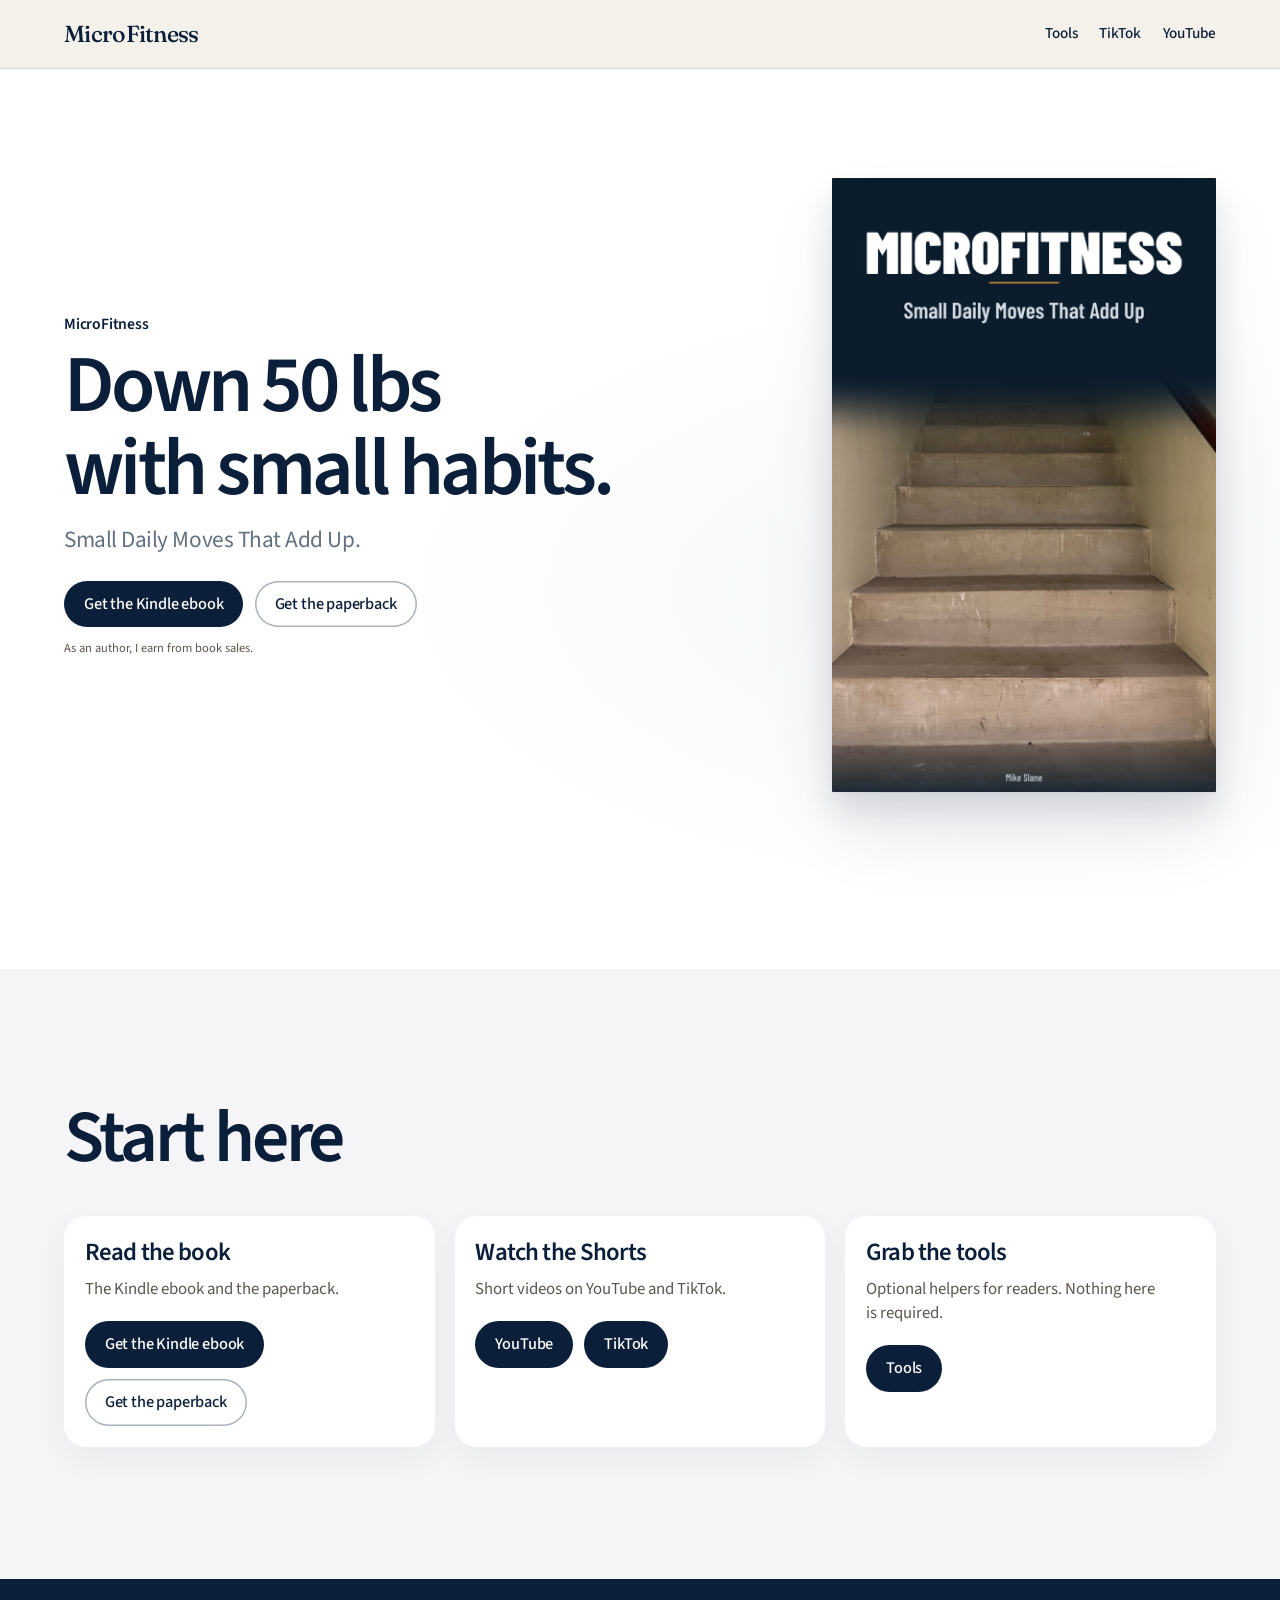
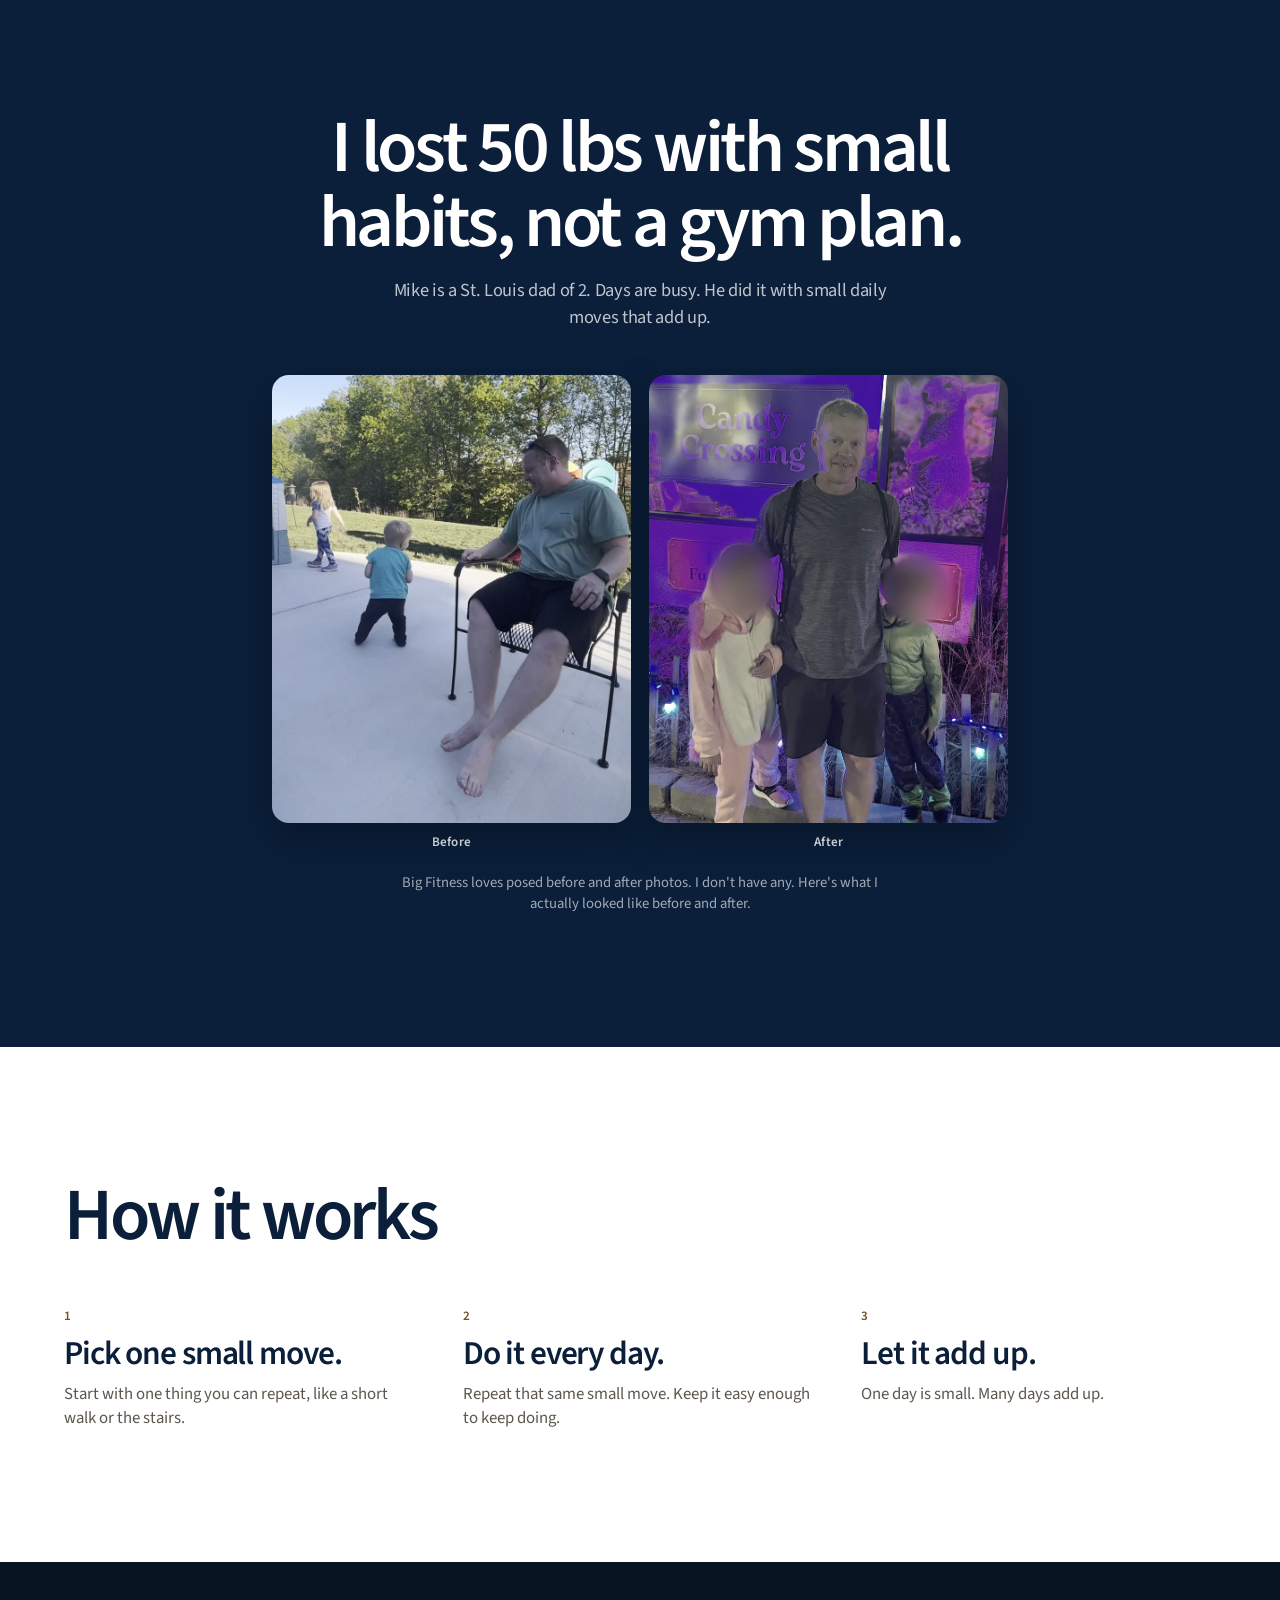
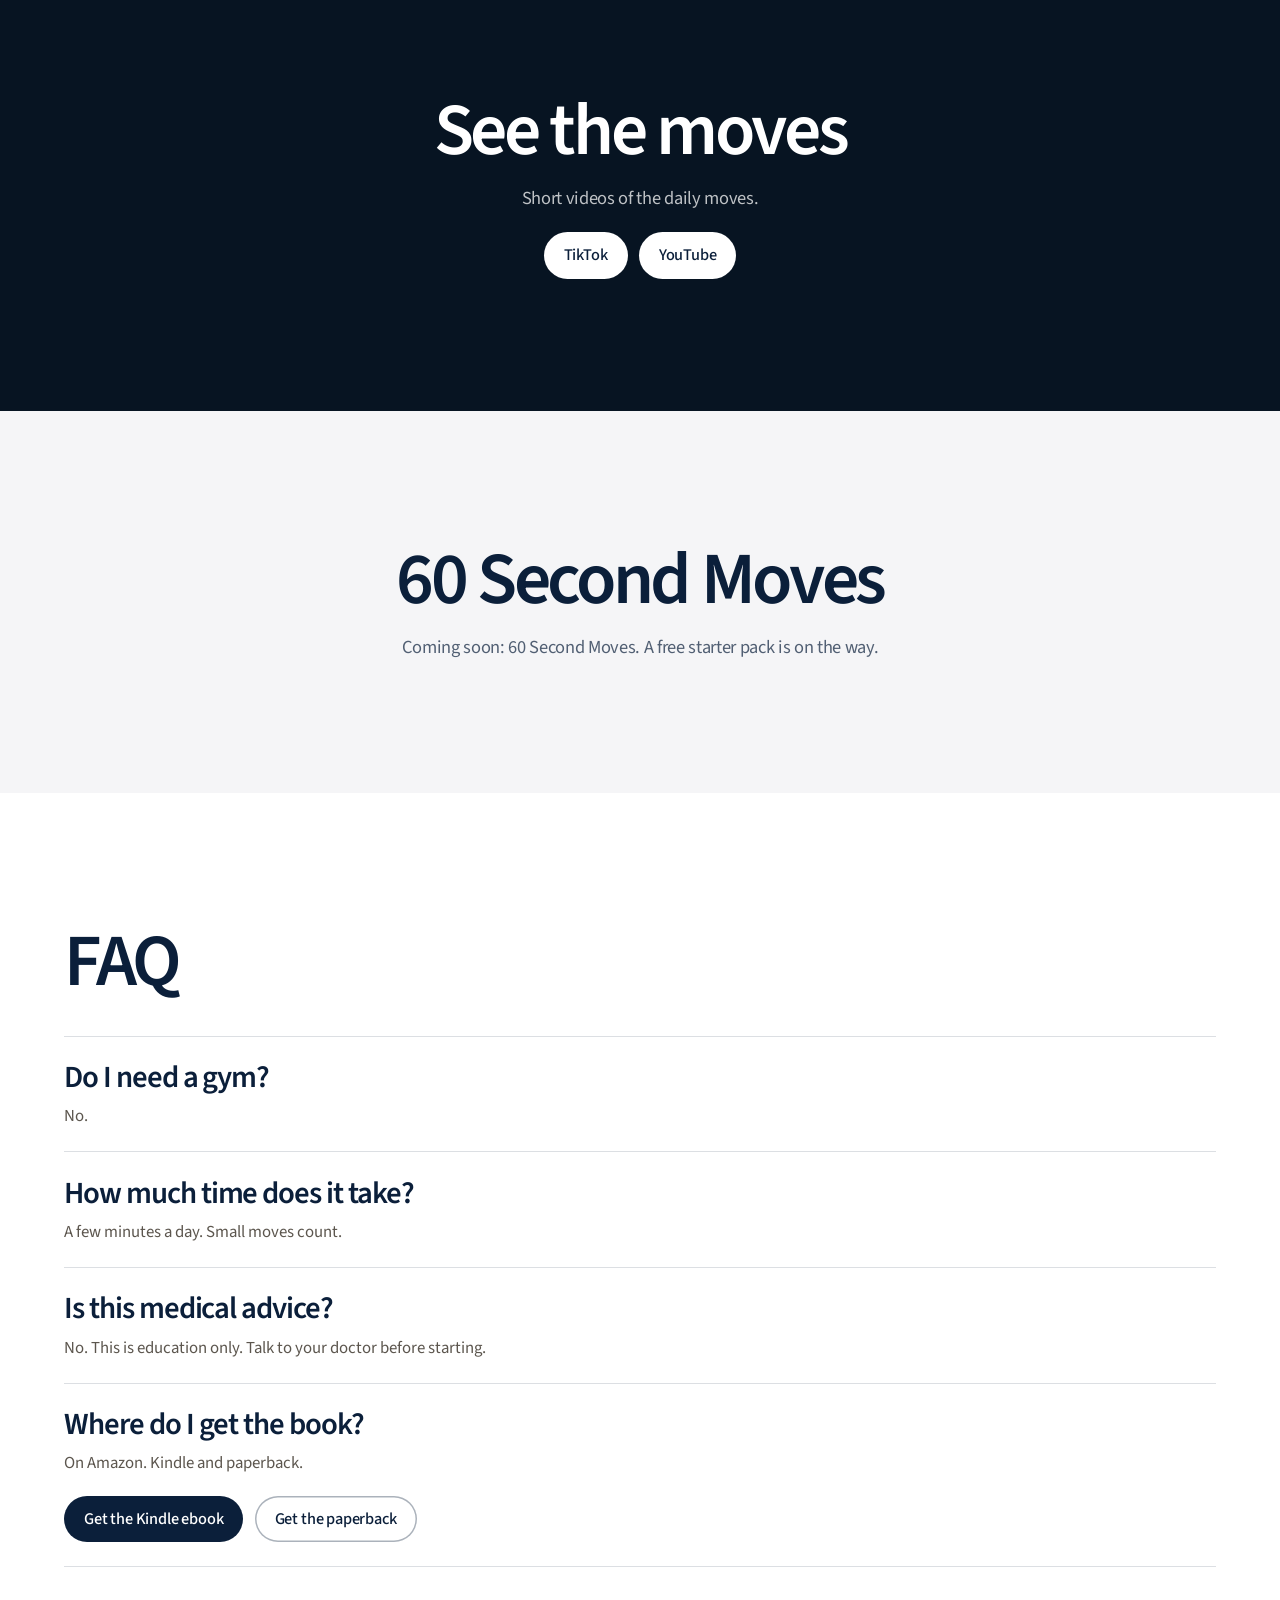
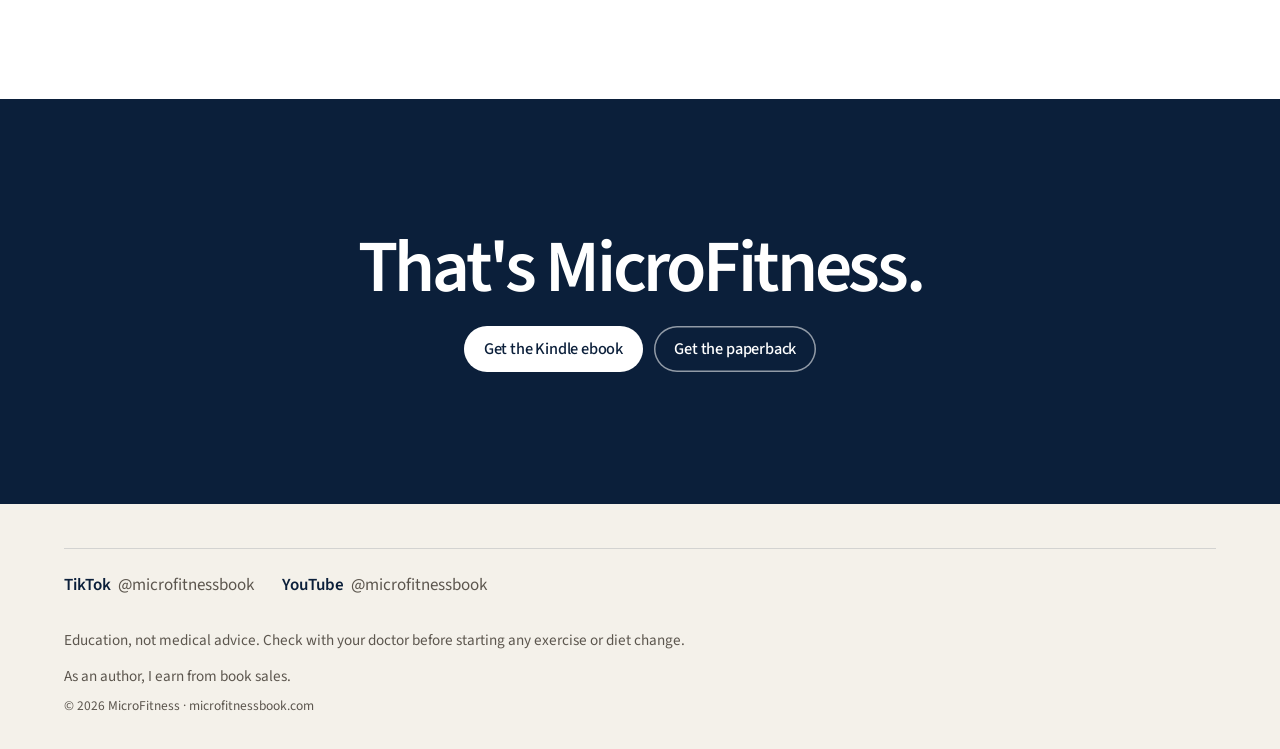
==== commit dce16e29: "Add a caption and match the story photo frames. Both pictures share one 4:5 frame without stretching" ====
--- a/index.html
+++ b/index.html
@@ -127,14 +127,15 @@
         <p class="chapter-copy">Mike is a St. Louis dad of 2. Days are busy. He did it with small daily moves that add up.</p>
         <div class="pair">
           <figure>
-            <img src="/assets/mike-before.jpg" width="931" height="1000" alt="Mike before losing 50 lbs" loading="lazy" decoding="async">
+            <img class="before" src="/assets/mike-before.jpg" width="931" height="1000" alt="Mike before losing 50 lbs" loading="lazy" decoding="async">
             <figcaption>Before</figcaption>
           </figure>
           <figure>
-            <img src="/assets/mike-after.jpg" width="769" height="1000" alt="Mike after losing 50 lbs" loading="lazy" decoding="async">
+            <img class="after" src="/assets/mike-after.jpg" width="769" height="1000" alt="Mike after losing 50 lbs" loading="lazy" decoding="async">
             <figcaption>After</figcaption>
           </figure>
         </div>
+        <p class="pair-note">Big Fitness loves posed before and after photos. I don't have any. Here's what I actually looked like before and after.</p>
       </div>
     </section>
 
--- a/styles.css
+++ b/styles.css
@@ -852,9 +852,9 @@
 
 .pair {
   display: grid;
-  grid-template-columns: 1fr;
-  gap: 1.25rem;
-  width: min(22rem, 100%);
+  grid-template-columns: minmax(0, 1fr) minmax(0, 1fr);
+  gap: 0.75rem;
+  width: min(46rem, 100%);
   margin: 2.75rem auto 0;
 }
 
@@ -864,8 +864,23 @@
   display: block;
   width: 100%;
   height: auto;
+  aspect-ratio: 4 / 5;
+  object-fit: cover;
   border-radius: 1.05rem;
   box-shadow: 0 16px 40px rgba(0, 0, 0, 0.28);
+}
+
+.pair img.before { object-position: 75% center; }
+.pair img.after { object-position: center top; }
+
+.pair-note {
+  margin: 1.15rem auto 0;
+  max-width: 32.5rem;
+  font-family: var(--hero-sans);
+  font-size: 0.92rem;
+  line-height: 1.45;
+  text-align: center;
+  color: rgba(255, 255, 255, 0.62);
 }
 
 .pair figcaption {
@@ -915,11 +930,7 @@
 
   .steps { gap: 2.75rem; margin-top: 3.25rem; }
 
-  .pair {
-    grid-template-columns: minmax(0, 1fr) minmax(0, 1fr);
-    gap: 1.15rem;
-    width: min(46rem, 100%);
-  }
+  .pair { gap: 1.15rem; }
 }
 
 @media (max-width: 380px) {
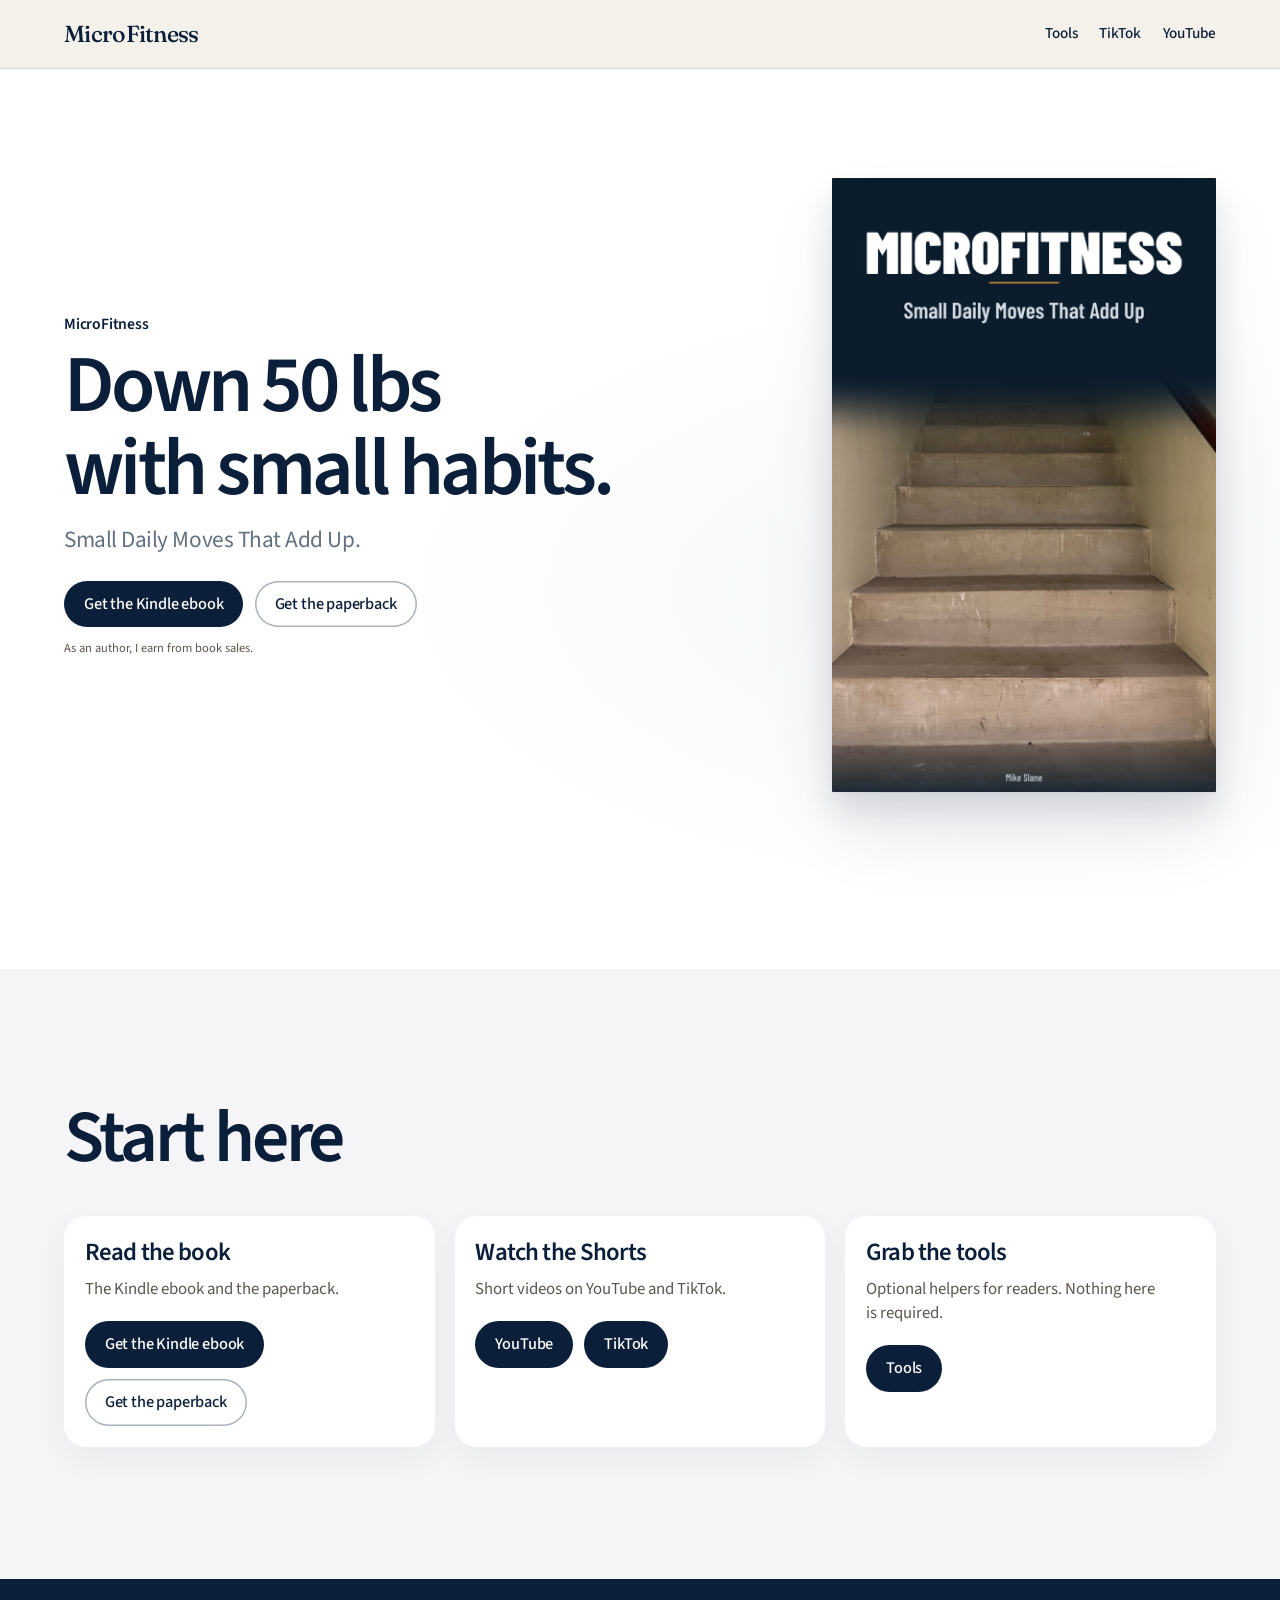
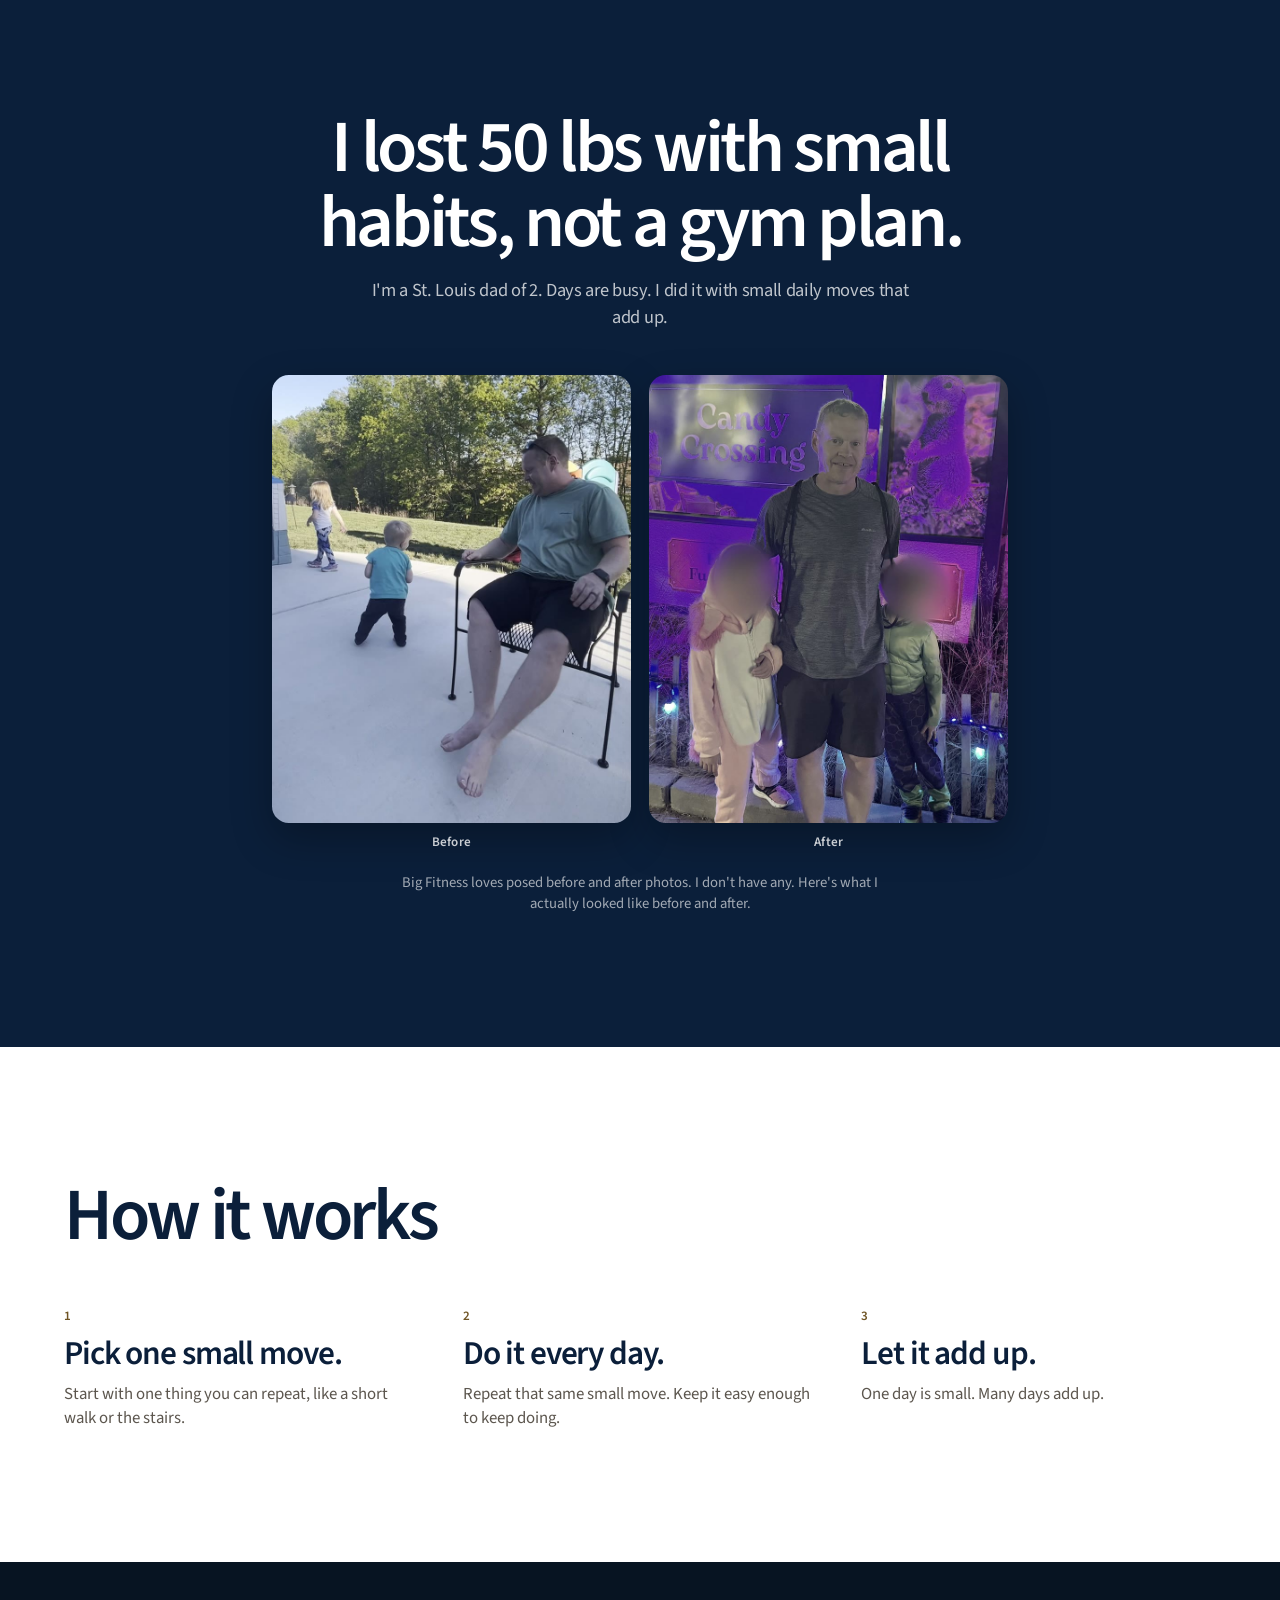
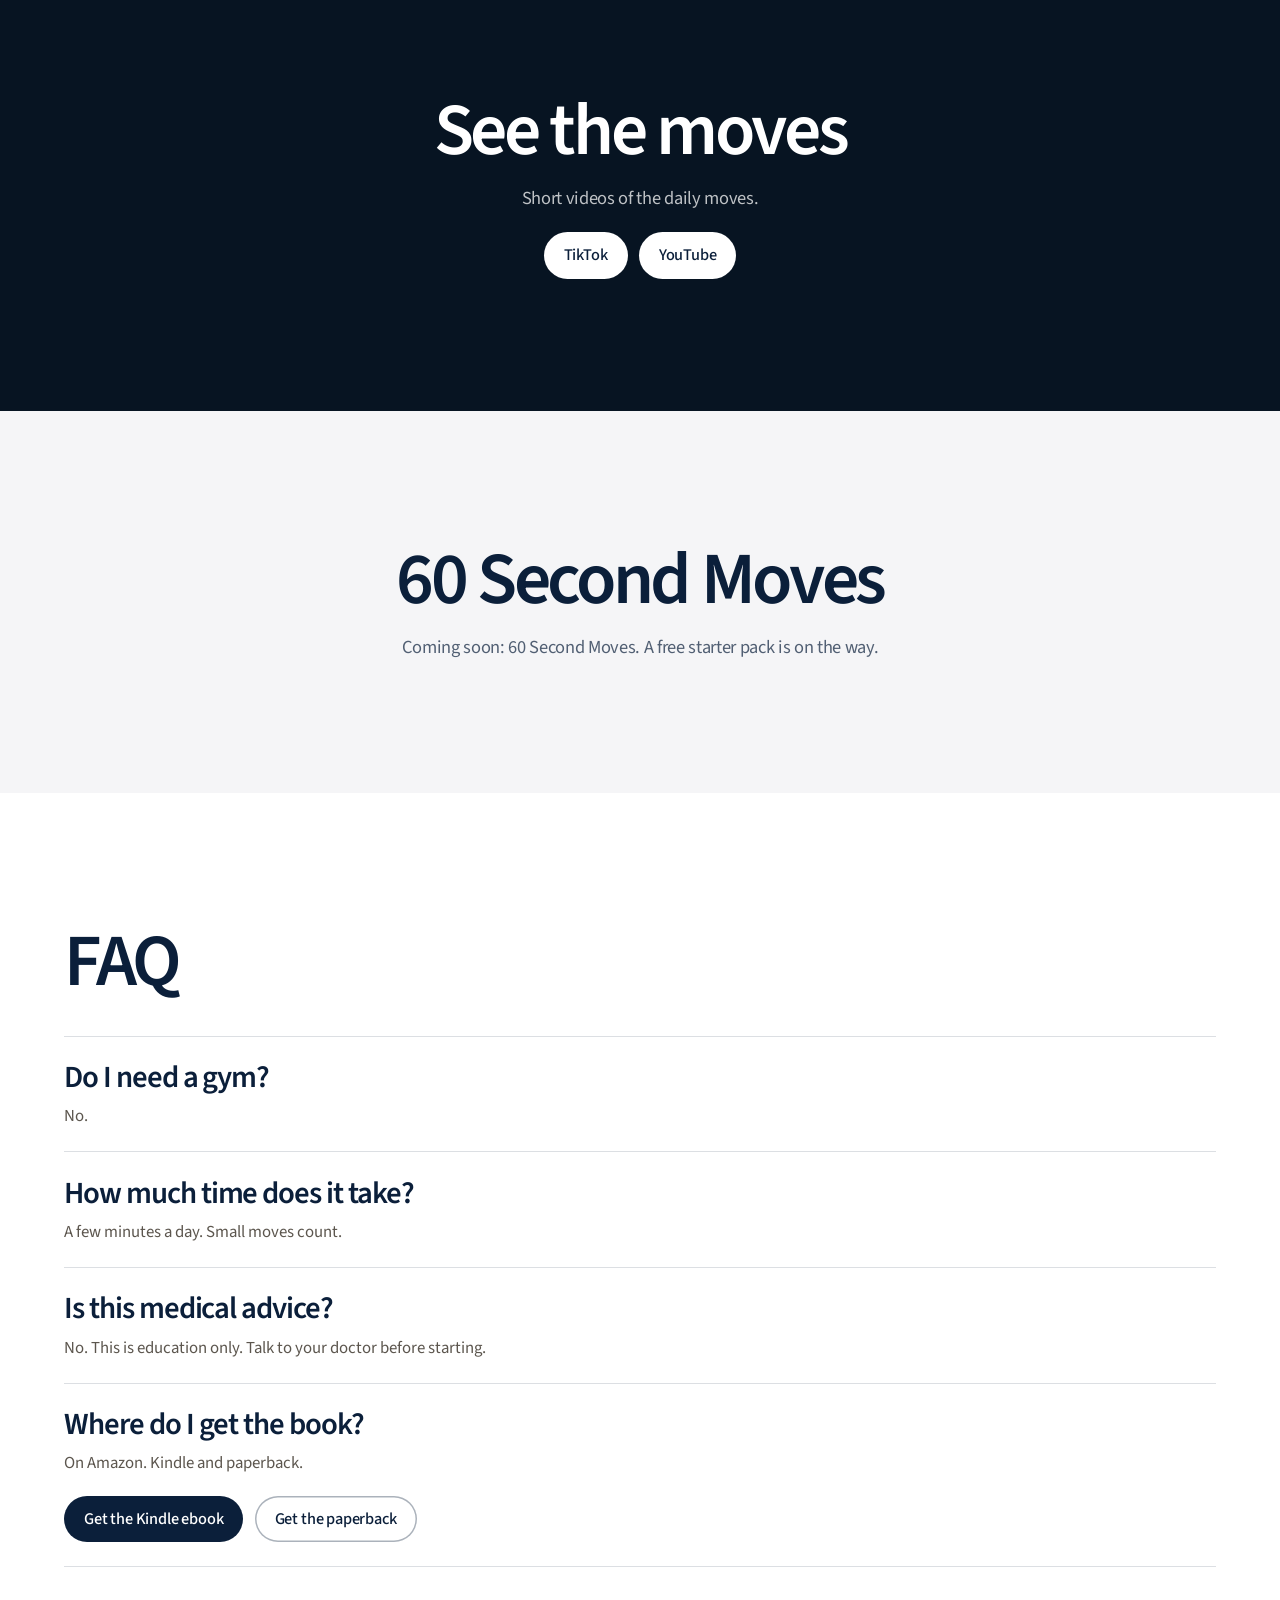
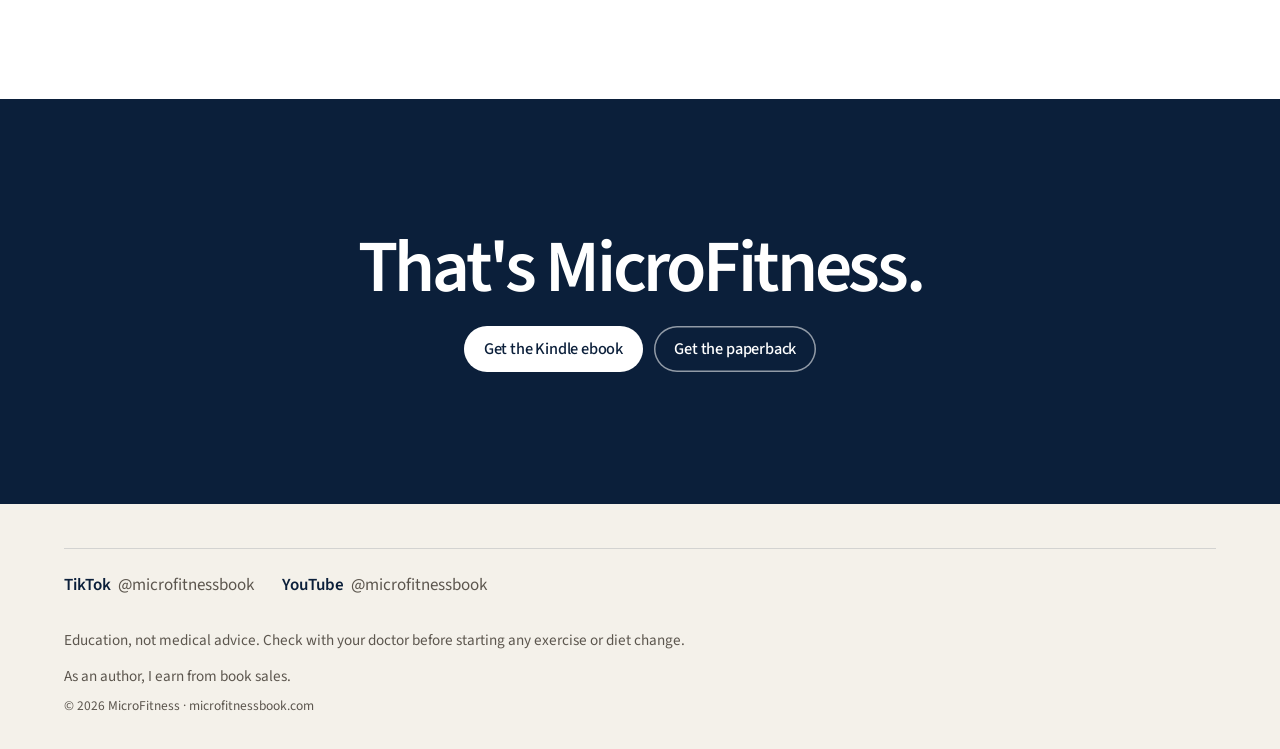
==== commit b8d5e661: "Switch the story line to first person. The subline now reads as Mike speaking, and the photo alt tex" ====
--- a/index.html
+++ b/index.html
@@ -124,7 +124,7 @@
     <section class="chapter story on-dark center reveal" aria-labelledby="story-heading">
       <div class="shell">
         <h2 id="story-heading">I lost 50 lbs with small habits, not a gym plan.</h2>
-        <p class="chapter-copy">Mike is a St. Louis dad of 2. Days are busy. He did it with small daily moves that add up.</p>
+        <p class="chapter-copy">I'm a St. Louis dad of 2. Days are busy. I did it with small daily moves that add up.</p>
         <div class="pair">
           <figure>
             <img class="before" src="/assets/mike-before.jpg" width="931" height="1000" alt="Mike before losing 50 lbs" loading="lazy" decoding="async">
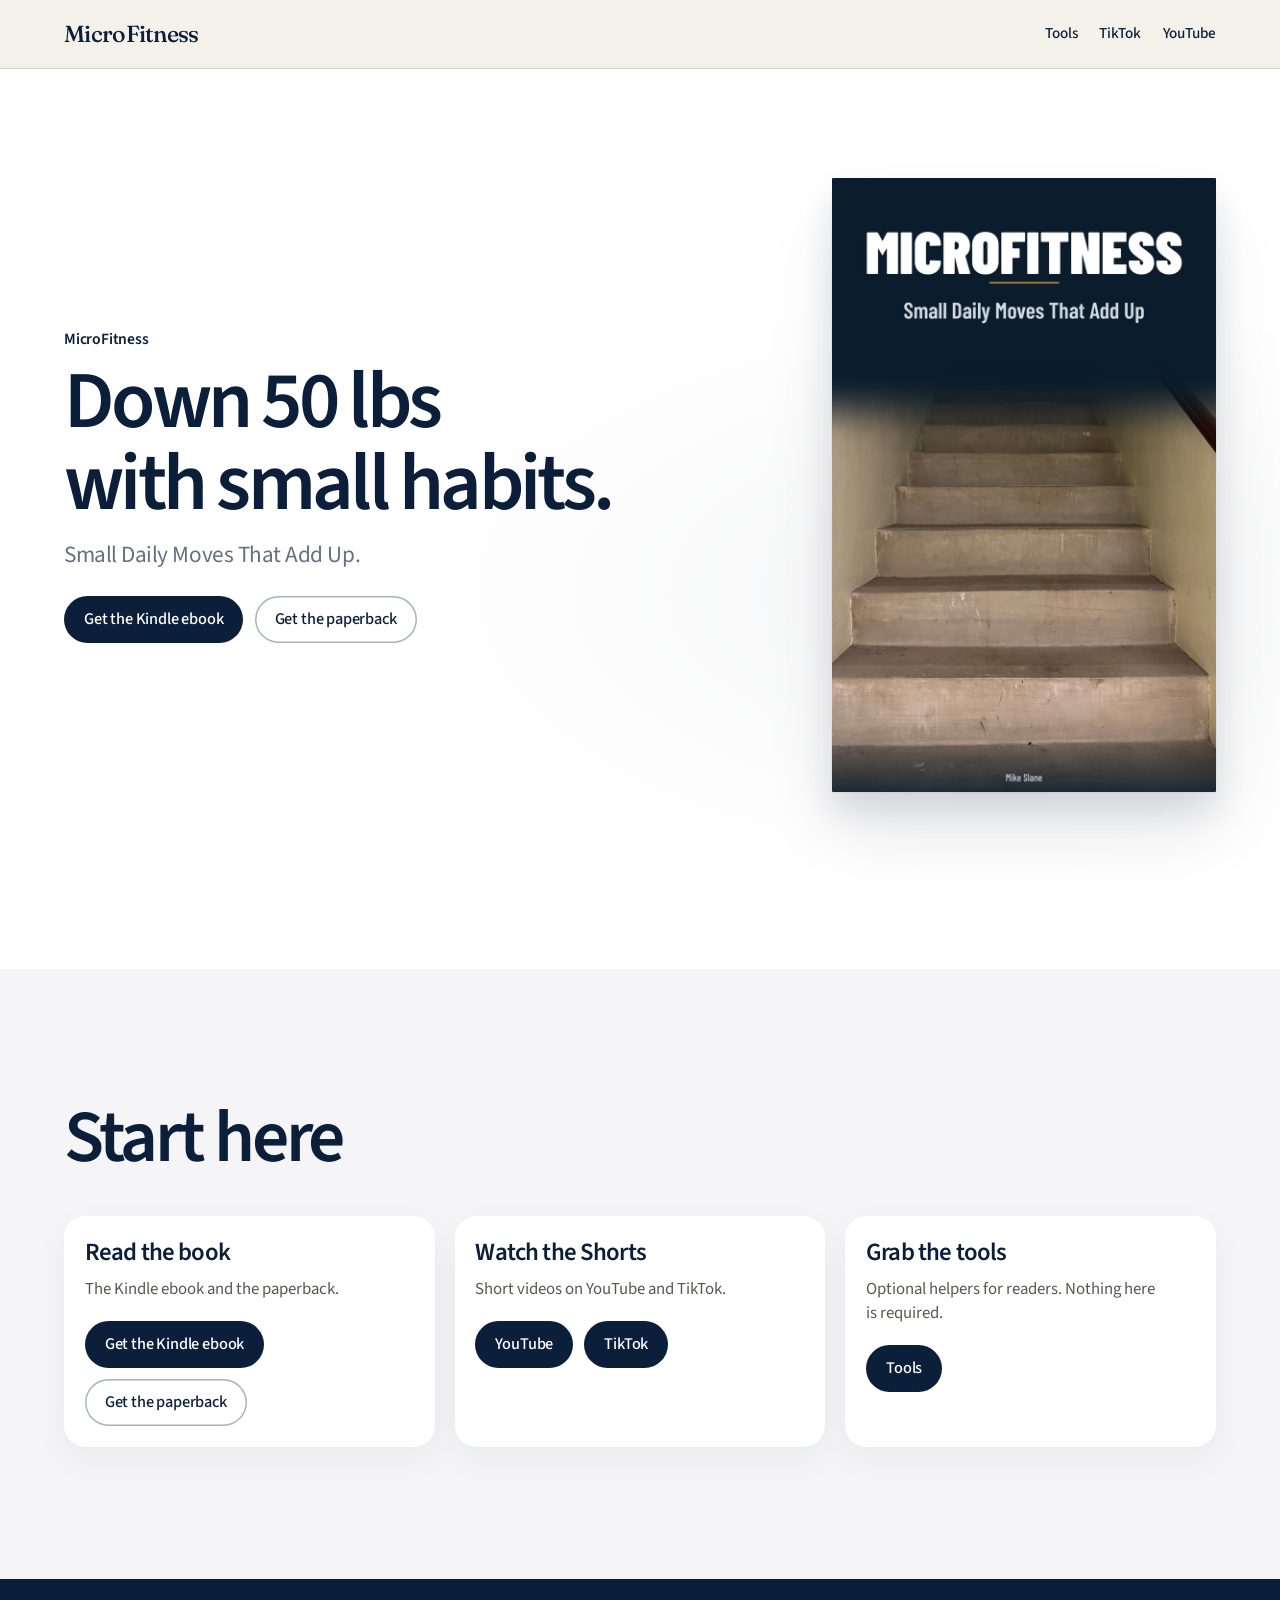
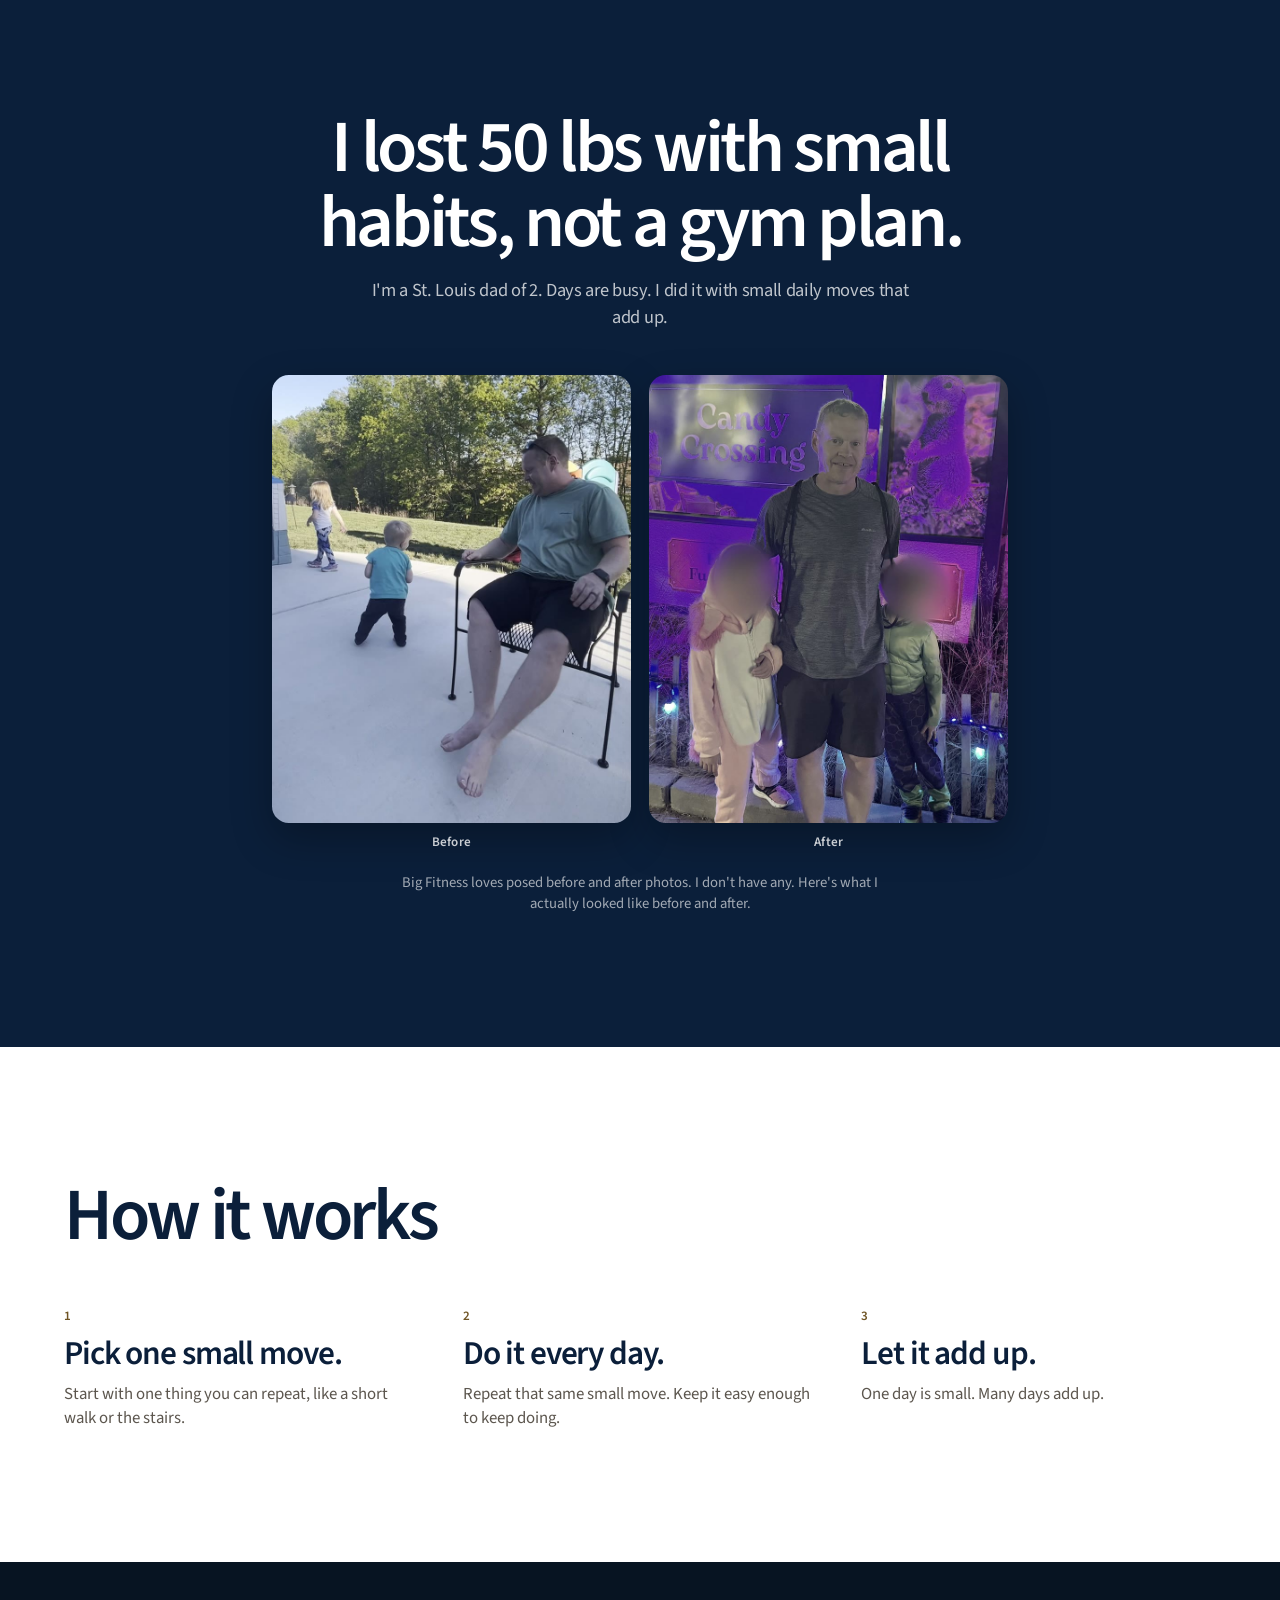
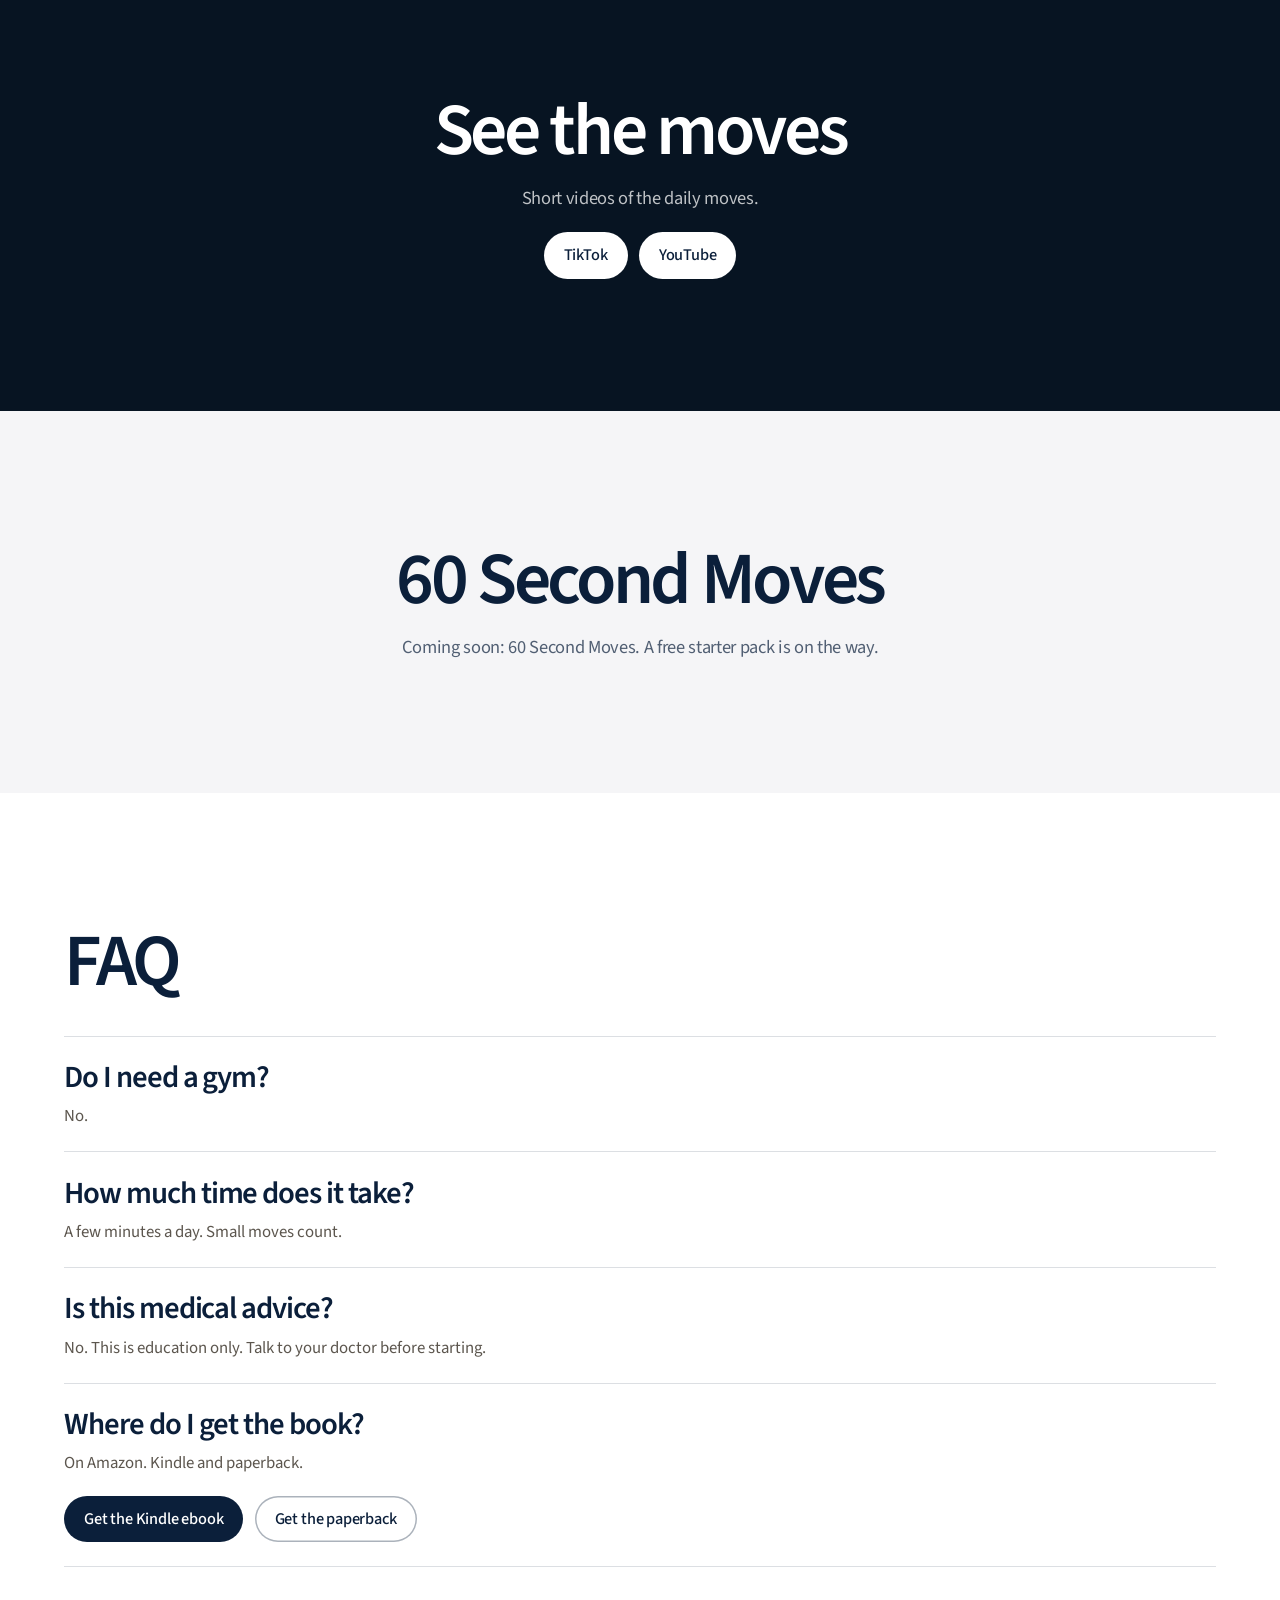
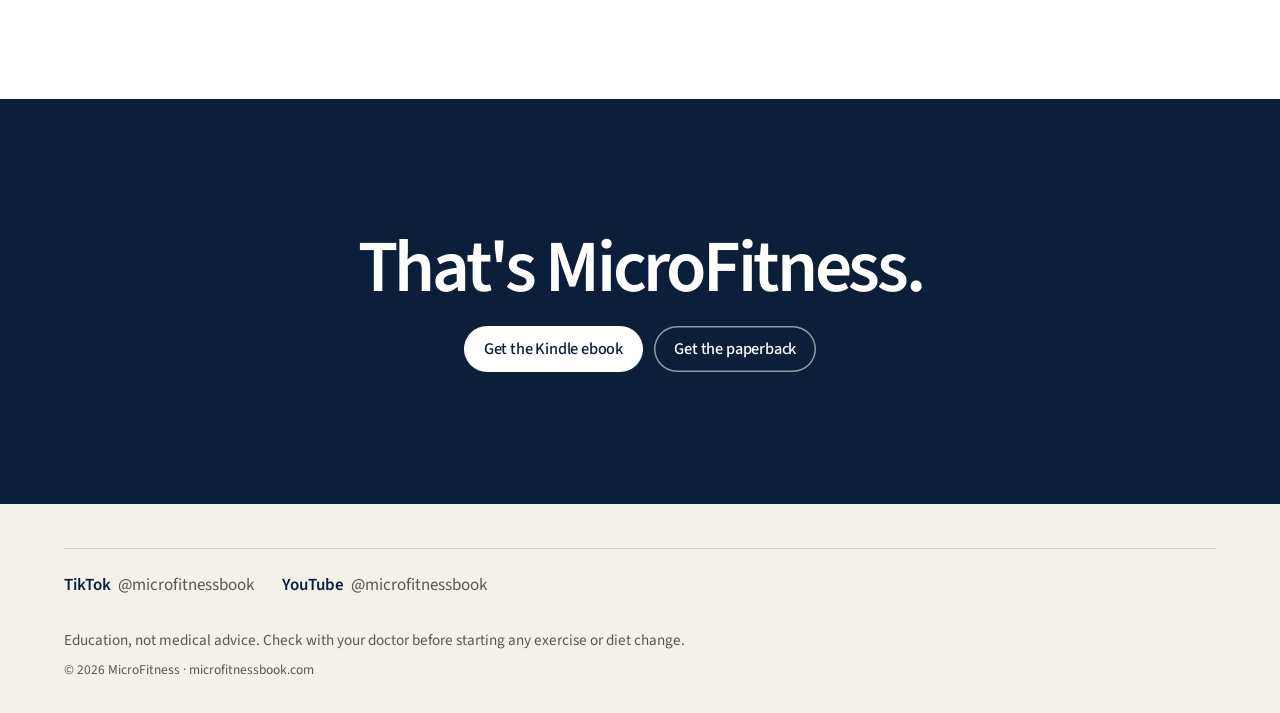
==== commit 2087c379: "Remove the author earnings line from the homepage. Co-authored-by: MicroFitness <MicroFitness@users." ====
--- a/index.html
+++ b/index.html
@@ -20,7 +20,7 @@
   <link rel="preconnect" href="https://fonts.googleapis.com" />
   <link rel="preconnect" href="https://fonts.gstatic.com" crossorigin />
   <link href="https://fonts.googleapis.com/css2?family=Fraunces:ital,opsz,wght@0,9..144,500;0,9..144,600;1,9..144,500&family=Source+Sans+3:wght@400;500;600&family=Source+Serif+4:opsz,wght@8..60,400;8..60,500&display=swap" rel="stylesheet" />
-  <link rel="stylesheet" href="/styles.css" />
+  <link rel="stylesheet" href="/styles.css?v=20261116b" />
 </head>
 <body>
   <a class="skip" href="#main">Skip to content</a>
@@ -47,20 +47,21 @@
             <a class="buy-btn" data-buy="kindle" href="https://www.amazon.com/dp/B0HN61S3MC" target="_blank" rel="noopener">Get the Kindle ebook</a>
             <a class="buy-btn secondary" data-buy="paperback" href="https://www.amazon.com/dp/B0HNRCV22M" target="_blank" rel="noopener">Get the paperback</a>
           </div>
-          <p class="hero-disclosure">As an author, I earn from book sales.</p>
         </div>
         <div class="hero-visual">
           <div class="hero-stage">
             <figure class="cover-wrap">
-              <img
-                class="cover"
-                src="/assets/cover.jpg"
-                width="800"
-                height="1280"
-                alt="MicroFitness book cover: Small Daily Moves That Add Up"
-                decoding="async"
-                fetchpriority="high"
-              />
+              <a class="cover-link buy-btn" data-buy="paperback" href="https://www.amazon.com/dp/B0HNRCV22M" target="_blank" rel="noopener" aria-label="Get the paperback on Amazon">
+                <img
+                  class="cover"
+                  src="/assets/cover.jpg"
+                  width="800"
+                  height="1280"
+                  alt="MicroFitness book cover: Small Daily Moves That Add Up"
+                  decoding="async"
+                  fetchpriority="high"
+                />
+              </a>
             </figure>
           </div>
         </div>
@@ -127,11 +128,11 @@
         <p class="chapter-copy">I'm a St. Louis dad of 2. Days are busy. I did it with small daily moves that add up.</p>
         <div class="pair">
           <figure>
-            <img class="before" src="/assets/mike-before.jpg" width="931" height="1000" alt="Mike before losing 50 lbs" loading="lazy" decoding="async">
+            <img class="before" src="/assets/mike-before.jpg?v=20261116b" width="931" height="1000" alt="Mike before losing 50 lbs" loading="lazy" decoding="async">
             <figcaption>Before</figcaption>
           </figure>
           <figure>
-            <img class="after" src="/assets/mike-after.jpg" width="769" height="1000" alt="Mike after losing 50 lbs" loading="lazy" decoding="async">
+            <img class="after" src="/assets/mike-after.jpg?v=20261116b" width="769" height="1000" alt="Mike after losing 50 lbs" loading="lazy" decoding="async">
             <figcaption>After</figcaption>
           </figure>
         </div>
@@ -224,7 +225,6 @@
         <a href="https://www.youtube.com/@microfitnessbook" target="_blank" rel="noopener noreferrer">YouTube <span class="handle">@microfitnessbook</span></a>
       </nav>
       <p class="legal">Education, not medical advice. Check with your doctor before starting any exercise or diet change.</p>
-      <p class="legal">As an author, I earn from book sales.</p>
       <p class="colophon">© <span id="y">2026</span> MicroFitness · microfitnessbook.com</p>
     </div>
   </footer>
--- a/styles.css
+++ b/styles.css
@@ -223,6 +223,37 @@
     0 1px 2px rgba(11, 31, 58, 0.05),
     0 18px 36px rgba(11, 31, 58, 0.12),
     0 42px 72px rgba(11, 31, 58, 0.08);
+  transition: transform 0.35s ease;
+}
+
+a.cover-link.buy-btn {
+  display: block;
+  padding: 0;
+  min-height: 0;
+  border: 0;
+  border-radius: 0;
+  background: transparent;
+  box-shadow: none;
+  color: inherit;
+  cursor: pointer;
+  line-height: 0;
+}
+
+a.cover-link.buy-btn:hover,
+a.cover-link.buy-btn:focus-visible {
+  background: transparent;
+  color: inherit;
+  box-shadow: none;
+}
+
+a.cover-link.buy-btn:focus-visible {
+  outline: 2px solid var(--accent-deep);
+  outline-offset: 4px;
+}
+
+a.cover-link:hover .cover,
+a.cover-link:focus-visible .cover {
+  transform: translate3d(0, -8px, 0);
 }
 
 @keyframes hero-rise {
@@ -639,6 +670,11 @@
   .reveal-pending {
     transform: none;
     opacity: 1;
+  }
+
+  a.cover-link:hover .cover,
+  a.cover-link:focus-visible .cover {
+    transform: none;
   }
 }
 
